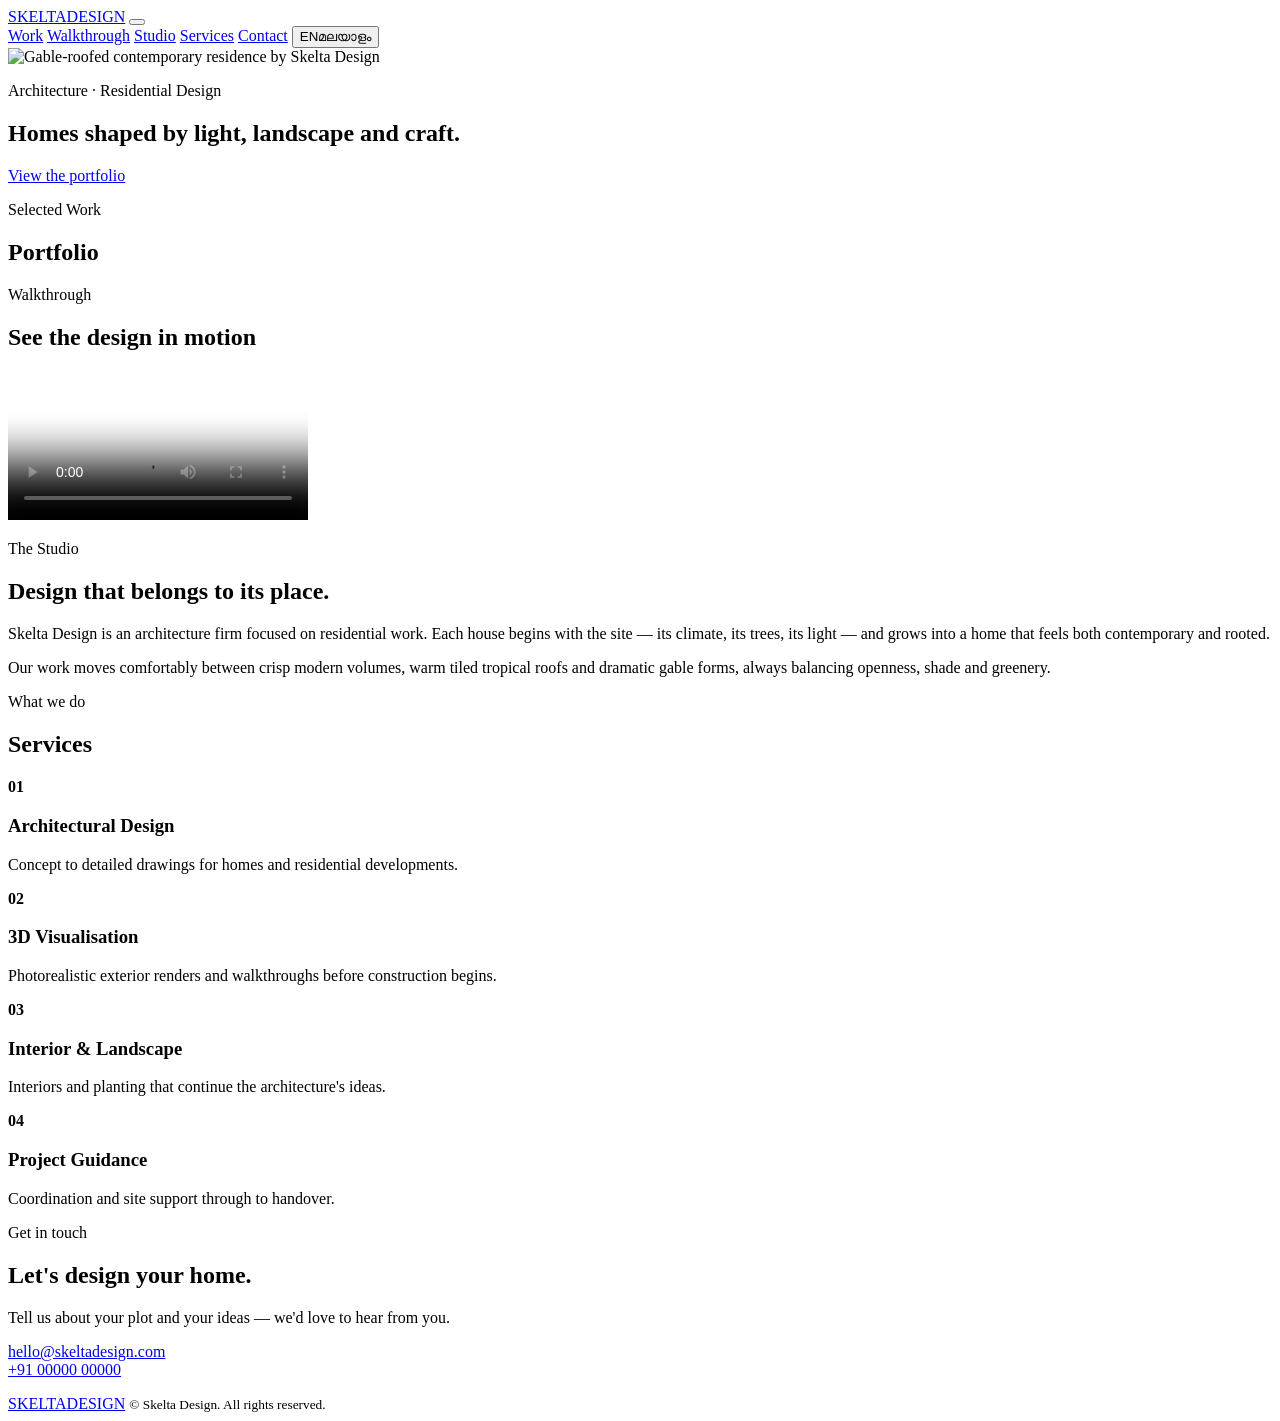
==== index.html @ ea10f40c "Prototype: layout variants B (split screen), C (slideshow), D (typographic index) Question: what sho" ====
<!doctype html>
<html lang="en">
<head>
  <meta charset="utf-8">
  <meta name="viewport" content="width=device-width, initial-scale=1">
  <title>Skelta Design — Architecture & Residential Design</title>
  <meta name="description" content="Skelta Design is an architecture firm creating contemporary, tropical and gable-inspired residences.">
  <link rel="preconnect" href="https://fonts.googleapis.com">
  <link rel="preconnect" href="https://fonts.gstatic.com" crossorigin>
  <link href="https://fonts.googleapis.com/css2?family=Cormorant+Garamond:wght@400;500;600&family=Inter:wght@300;400;500&family=Noto+Sans+Malayalam:wght@300;400;500&family=Noto+Serif+Malayalam:wght@400;500;600&display=swap" rel="stylesheet">
  <link rel="stylesheet" href="css/style.css">
</head>
<body>
  <header class="nav" id="nav">
    <a href="#top" class="logo">SKELTA<span>DESIGN</span></a>
    <button class="menu-btn" id="menuBtn" aria-label="Menu" aria-expanded="false"><i></i><i></i></button>
    <nav id="menu">
      <a href="#work">Work</a>
      <a href="#walkthrough">Walkthrough</a>
      <a href="#studio">Studio</a>
      <a href="#services">Services</a>
      <a href="#contact" class="cta">Contact</a>
      <button class="lang" id="langBtn" type="button" aria-label="Language"><span data-l="en">EN</span><span data-l="ml">മലയാളം</span></button>
    </nav>
  </header>

  <main id="top">
    <section class="hero">
      <img src="assets/images/gable-contemporary/residence-q-1.jpg" alt="Gable-roofed contemporary residence by Skelta Design" class="hero-img">
      <div class="hero-shade"></div>
      <div class="hero-copy">
        <p class="eyebrow" data-i18n="hero.eyebrow">Architecture · Residential Design</p>
        <h1 data-i18n="hero.h1">Homes shaped by light, landscape and craft.</h1>
        <p class="hero-alt" id="heroAlt"></p>
        <a href="#work" class="btn">View the portfolio</a>
      </div>
    </section>

    <section id="work" class="section">
      <div class="wrap">
        <p class="eyebrow" data-i18n="work.eyebrow">Selected Work</p>
        <h2 data-i18n="work.h2">Portfolio</h2>
        <div class="filters" id="filters" role="tablist"></div>
        <div class="grid" id="grid"></div>
      </div>
    </section>

    <section id="walkthrough" class="section dark">
      <div class="wrap narrow">
        <p class="eyebrow" data-i18n="walk.eyebrow">Walkthrough</p>
        <h2 data-i18n="walk.h2">See the design in motion</h2>
        <video controls preload="metadata" playsinline poster="assets/images/tropical-sloped-roof/residence-k-1.jpg">
          <source src="assets/video/walkthrough.mp4" type="video/mp4">
        </video>
      </div>
    </section>

    <section id="studio" class="section">
      <div class="wrap two-col">
        <div>
          <p class="eyebrow" data-i18n="studio.eyebrow">The Studio</p>
          <h2 data-i18n="studio.h2">Design that belongs to its place.</h2>
        </div>
        <div class="prose">
          <p data-i18n="studio.p1">Skelta Design is an architecture firm focused on residential work. Each house begins with the site — its climate, its trees, its light — and grows into a home that feels both contemporary and rooted.</p>
          <p data-i18n="studio.p2">Our work moves comfortably between crisp modern volumes, warm tiled tropical roofs and dramatic gable forms, always balancing openness, shade and greenery.</p>
        </div>
      </div>
    </section>

    <section id="services" class="section tint">
      <div class="wrap">
        <p class="eyebrow" data-i18n="services.eyebrow">What we do</p>
        <h2 data-i18n="services.h2">Services</h2>
        <div class="services">
          <article><b>01</b><h3 data-i18n="s1.t">Architectural Design</h3><p data-i18n="s1.d">Concept to detailed drawings for homes and residential developments.</p></article>
          <article><b>02</b><h3 data-i18n="s2.t">3D Visualisation</h3><p data-i18n="s2.d">Photorealistic exterior renders and walkthroughs before construction begins.</p></article>
          <article><b>03</b><h3 data-i18n="s3.t">Interior & Landscape</h3><p data-i18n="s3.d">Interiors and planting that continue the architecture's ideas.</p></article>
          <article><b>04</b><h3 data-i18n="s4.t">Project Guidance</h3><p data-i18n="s4.d">Coordination and site support through to handover.</p></article>
        </div>
      </div>
    </section>

    <section id="contact" class="section">
      <div class="wrap narrow center">
        <p class="eyebrow" data-i18n="contact.eyebrow">Get in touch</p>
        <h2 data-i18n="contact.h2">Let's design your home.</h2>
        <p class="lead" data-i18n="contact.lead">Tell us about your plot and your ideas — we'd love to hear from you.</p>
        <!-- TODO: replace with the firm's real contact details -->
        <p class="contact-lines">
          <a href="mailto:hello@skeltadesign.com">hello@skeltadesign.com</a><br>
          <a href="tel:+910000000000">+91 00000 00000</a>
        </p>
      </div>
    </section>
  </main>

  <footer>
    <a href="#top" class="logo">SKELTA<span>DESIGN</span></a>
    <small>© <span id="year"></span> <span>Skelta Design. All rights reserved.</span></small>
  </footer>

  <div class="lightbox" id="lightbox" hidden>
    <button class="lb-close" aria-label="Close">&times;</button>
    <button class="lb-nav prev" aria-label="Previous">&#8249;</button>
    <figure><img id="lbImg" alt=""><figcaption id="lbCap"></figcaption></figure>
    <button class="lb-nav next" aria-label="Next">&#8250;</button>
  </div>

  <script src="js/projects.js"></script>
  <script src="js/i18n.js"></script>
  <script src="js/main.js"></script>
  <!-- PROTOTYPE: remove these two lines and the prototype/ folder once a variant is chosen -->
  <link rel="stylesheet" href="prototype/variants.css">
  <script src="prototype/variants.js"></script>
</body>
</html>
---- prototype/variants.css ----
/* PROTOTYPE — throwaway styles for variants B/C/D. Everything is scoped under .pv */
body.pv-on>header.nav,body.pv-on>main,body.pv-on>footer,body.pv-on>.lightbox{display:none!important}
.pv,.pv *{box-sizing:border-box}
.pv button{font:inherit;color:inherit;background:none;border:0;cursor:pointer}
.pv a{color:inherit;text-decoration:none}
.pv-logo{font:600 20px var(--serif);letter-spacing:.22em}
.pv-logo span{font:400 9px var(--sans);letter-spacing:.35em;margin-left:.6em;color:var(--accent)}

/* switcher */
.pv-switch{position:fixed;left:50%;bottom:16px;transform:translateX(-50%);z-index:999;display:flex;align-items:center;gap:6px;background:#111;color:#fff;border-radius:99px;padding:6px 8px;font:500 13px/1 var(--sans);box-shadow:0 6px 28px rgba(0,0,0,.45);border:1px solid #444}
.pv-switch span{padding:0 12px;white-space:nowrap}.pv-switch b{color:var(--accent)}
.pv-switch button{width:32px;height:32px;border-radius:50%;background:#2a2a2a;color:#fff;border:0;cursor:pointer;font-size:16px}
.pv-switch button:hover{background:var(--accent);color:#111}

/* ============ B — split screen ============ */
.pv-B{display:grid;grid-template-columns:min(380px,34vw) 1fr;min-height:100vh;background:#efece5}
.pv-B aside{position:sticky;top:0;height:100vh;background:var(--dark);color:#eee;padding:38px 34px;display:flex;flex-direction:column;gap:26px;overflow:auto}
.pv-B .tagline{font:500 34px/1.1 var(--serif);margin-top:10px}
.pv-B .cats{list-style:none}
.pv-B .cats button{display:flex;justify-content:space-between;width:100%;padding:13px 0;border-bottom:1px solid #333;font-size:13px;letter-spacing:.14em;text-transform:uppercase;color:#999;text-align:left}
.pv-B .cats button:hover,.pv-B .cats button.on{color:#fff}
.pv-B .cats button.on{border-color:var(--accent)}.pv-B .cats em{font-style:normal;color:var(--accent)}
.pv-B .studio{margin-top:auto;font-size:14px;color:#aaa}
.pv-B .studio h4{font:500 11px var(--sans);letter-spacing:.3em;text-transform:uppercase;color:var(--accent);margin:16px 0 6px}
.pv-B .feed figure{position:relative;line-height:0;border-bottom:6px solid #efece5}
.pv-B .feed img{width:100%;height:auto;min-height:50vh;object-fit:cover}
.pv-B figcaption{position:absolute;left:0;bottom:0;background:var(--bg);padding:14px 22px 14px 0;line-height:1.3;display:flex;gap:18px;align-items:baseline}
.pv-B figcaption span{font:500 14px var(--serif);color:var(--accent);padding-left:22px}
.pv-B figcaption b{font:500 26px var(--serif)}
.pv-B figcaption i{font-size:11px;letter-spacing:.14em;text-transform:uppercase;color:var(--muted);font-style:normal}
@media(max-width:800px){.pv-B{grid-template-columns:1fr}.pv-B aside{position:static;height:auto}.pv-B .studio{margin-top:0}}

/* ============ C — immersive slideshow ============ */
.pv-C{position:fixed;inset:0;background:#000;color:#fff;overflow:hidden}
.pv-C .stage{position:absolute;inset:0;cursor:pointer}
.pv-C .stage img{position:absolute;inset:0;width:100%;height:100%;object-fit:cover;opacity:0;transition:opacity .9s;filter:brightness(.85)}
.pv-C .stage img.on{opacity:1}
.pv-C:before{content:"";position:absolute;inset:0;z-index:1;pointer-events:none;background:linear-gradient(rgba(0,0,0,.55),transparent 22%,transparent 50%,rgba(0,0,0,.85))}
.pv-C header{position:absolute;z-index:3;inset:0 0 auto 0;display:flex;justify-content:space-between;align-items:center;padding:24px 4vw;gap:20px}
.pv-C .tabs{display:flex;gap:6px;flex-wrap:wrap;justify-content:center}
.pv-C .tabs button{padding:7px 16px;border-radius:99px;font-size:12px;letter-spacing:.12em;text-transform:uppercase;border:1px solid rgba(255,255,255,.35)}
.pv-C .tabs button.on{background:#fff;color:#111;border-color:#fff}
.pv-C .ct{font-size:12px;letter-spacing:.14em;text-transform:uppercase}
.pv-C .meta{position:absolute;z-index:3;left:4vw;bottom:150px;pointer-events:none}
.pv-C .meta small{font:400 14px var(--sans);letter-spacing:.3em;color:var(--accent)}
.pv-C .meta h1{font:500 clamp(48px,9vw,130px)/1 var(--serif);margin:6px 0}
.pv-C .meta p{font-size:13px;letter-spacing:.16em;text-transform:uppercase;opacity:.85}
.pv-C .strip{position:absolute;z-index:3;left:0;right:0;bottom:0;display:flex;gap:8px;padding:0 4vw 78px;overflow-x:auto;scrollbar-width:none}
.pv-C .strip img{height:56px;width:88px;object-fit:cover;flex:none;opacity:.45;cursor:pointer;border:2px solid transparent;transition:.3s}
.pv-C .strip img:hover{opacity:.85}.pv-C .strip img.on{opacity:1;border-color:var(--accent);transform:translateY(-6px)}
.pv-C .hint{position:absolute;z-index:3;right:4vw;bottom:150px;font-size:11px;letter-spacing:.2em;text-transform:uppercase;opacity:.6}
@media(max-width:800px){.pv-C header{flex-wrap:wrap}.pv-C .hint{display:none}}

/* ============ D — typographic index ============ */
.pv-D{background:#f3f0e9;color:#151515;min-height:100vh;padding:0 4vw 90px}
.pv-D header{display:flex;justify-content:space-between;align-items:center;padding:26px 0;font-size:12px;letter-spacing:.16em;text-transform:uppercase;border-bottom:1px solid #151515}
.pv-D h1{font:500 clamp(48px,10vw,150px)/.95 var(--serif);letter-spacing:-.02em;margin:9vh 0 7vh}
.pv-D h1 em{color:var(--accent);font-style:italic}
.pv-D .filt{display:flex;gap:26px;flex-wrap:wrap;padding-bottom:14px;font-size:12px;letter-spacing:.16em;text-transform:uppercase;color:#888}
.pv-D .filt button.on,.pv-D .filt button:hover{color:#151515;text-decoration:underline;text-underline-offset:6px}
.pv-D .rows{list-style:none;border-top:1px solid #151515}
.pv-D .rows li{display:grid;grid-template-columns:60px 1fr 260px 110px;align-items:baseline;gap:16px;padding:20px 0;border-bottom:1px solid #cfcac0;cursor:pointer;transition:padding .3s,background .3s}
.pv-D .rows li:hover{padding-left:20px;background:#151515;color:#f3f0e9}
.pv-D .rows b{font:500 clamp(28px,4.4vw,60px)/1 var(--serif)}
.pv-D .n{font:500 14px var(--serif);color:var(--accent)}
.pv-D .c,.pv-D .v{font-size:12px;letter-spacing:.14em;text-transform:uppercase;color:#888}
.pv-D .th{display:none}
.pv-D .peek{position:fixed;left:0;top:0;width:340px;height:230px;object-fit:cover;pointer-events:none;z-index:20;opacity:0;transition:opacity .2s;box-shadow:0 20px 50px rgba(0,0,0,.4)}
.pv-D .peek.on{opacity:1}
.pv-D footer{margin-top:14vh;padding-top:30px;border-top:1px solid #151515}
.pv-D footer h2{font:500 clamp(34px,6vw,80px)/1 var(--serif);margin:0 0 16px}
.pv-D .sheet{position:fixed;inset:0;z-index:50;background:#f3f0e9;overflow:auto;padding:70px 4vw 100px}
.pv-D .sheet .x{position:fixed;top:14px;right:24px;font-size:46px;line-height:1}
.pv-D .sheet h2{font:500 clamp(40px,7vw,90px)/1 var(--serif)}
.pv-D .sheet p{margin:8px 0 30px;font-size:12px;letter-spacing:.16em;text-transform:uppercase;color:#888}
.pv-D .sheet img{width:min(1100px,100%);margin:0 0 20px}
@media(max-width:800px){
  .pv-D .rows li{grid-template-columns:36px 1fr 70px;grid-template-areas:"n b th" "n c th"}
  .pv-D .n{grid-area:n}.pv-D .rows b{grid-area:b}.pv-D .c{grid-area:c}.pv-D .v{display:none}
  .pv-D .th{display:block;grid-area:th;width:70px;height:50px;object-fit:cover}.pv-D .peek{display:none}
}
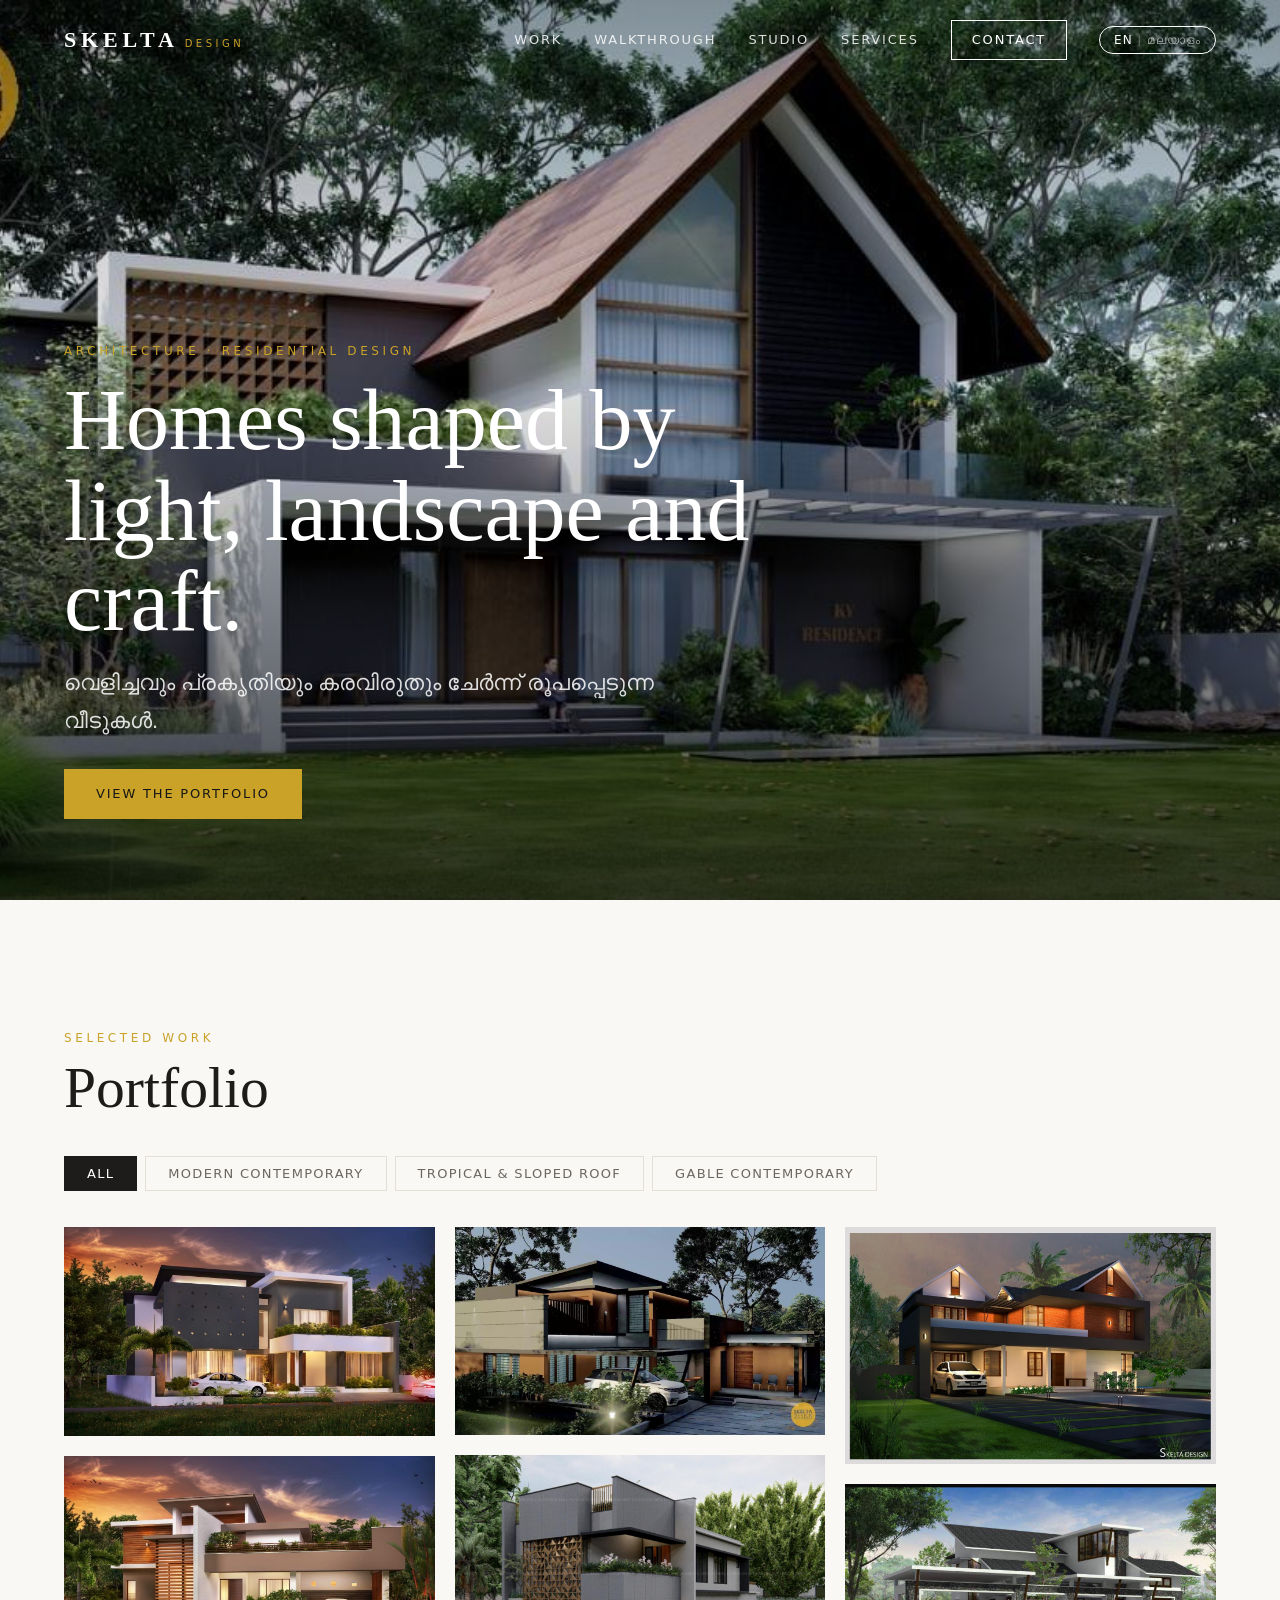
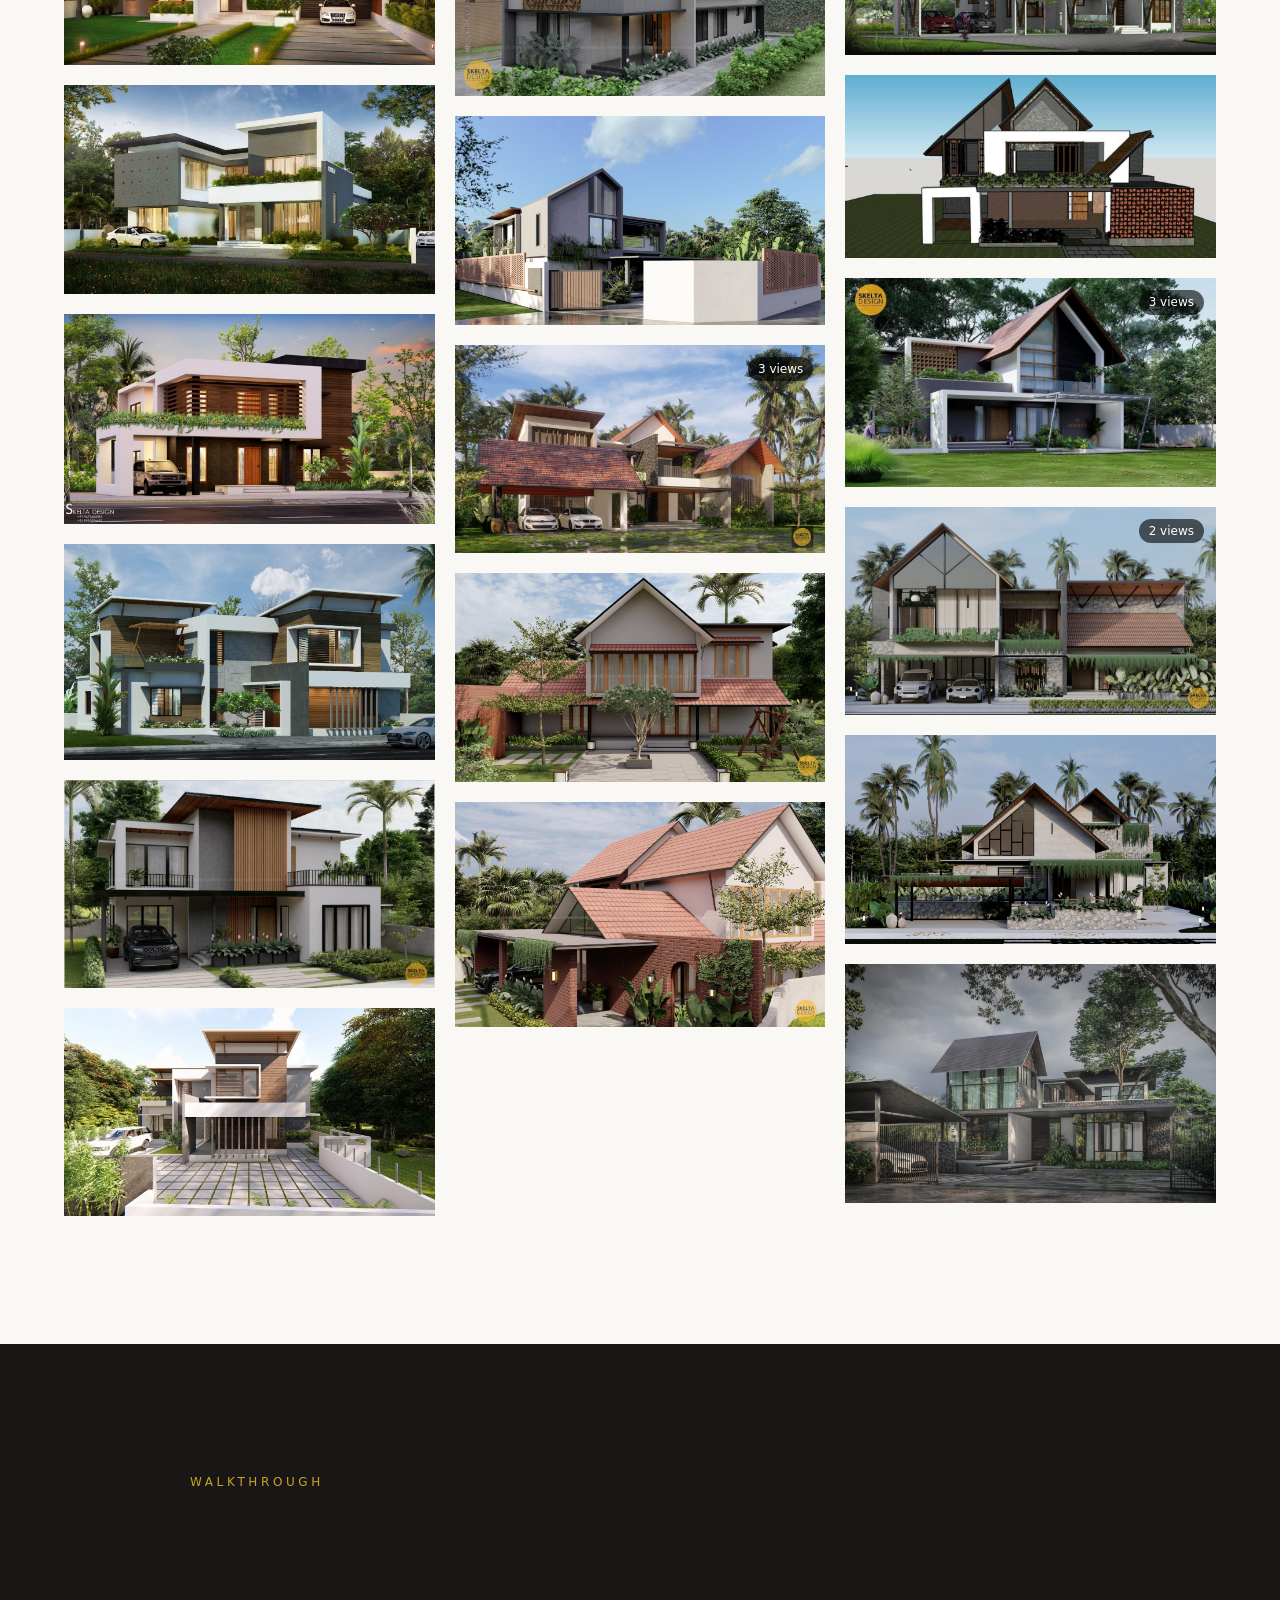
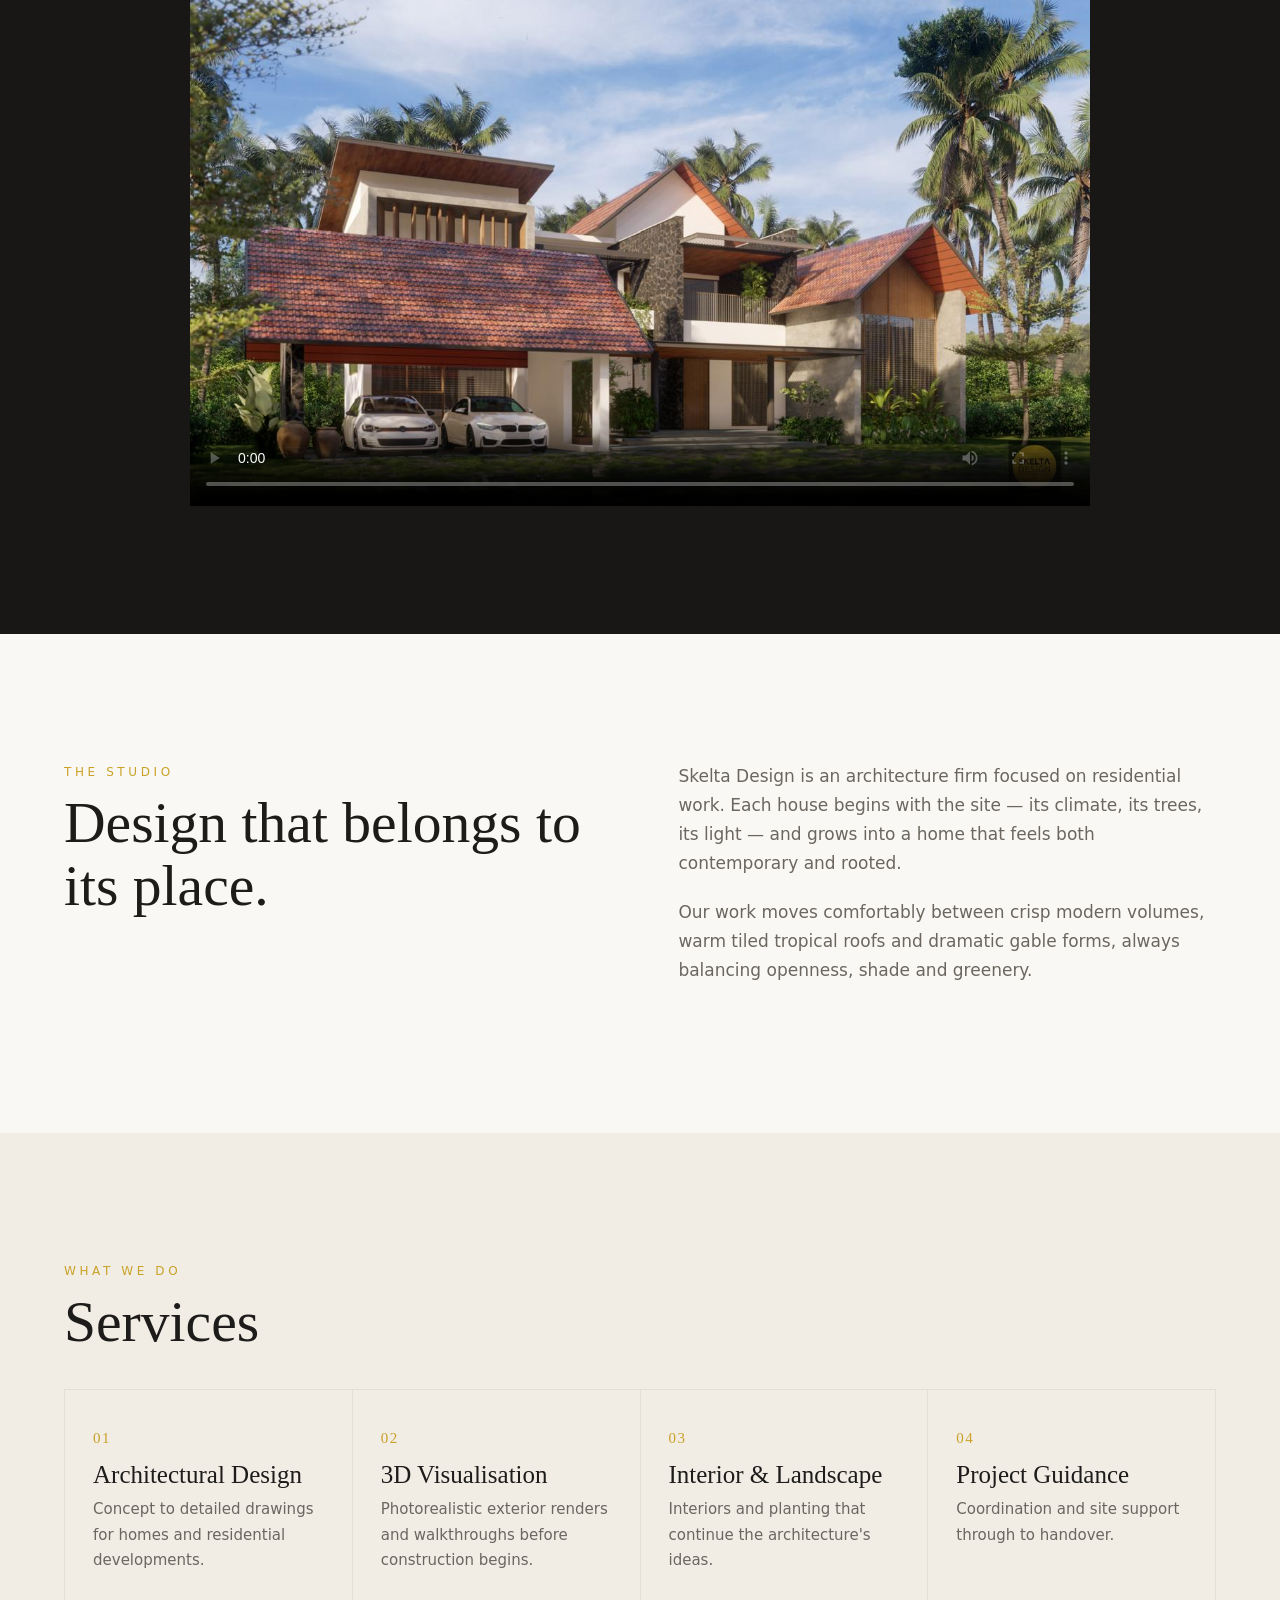
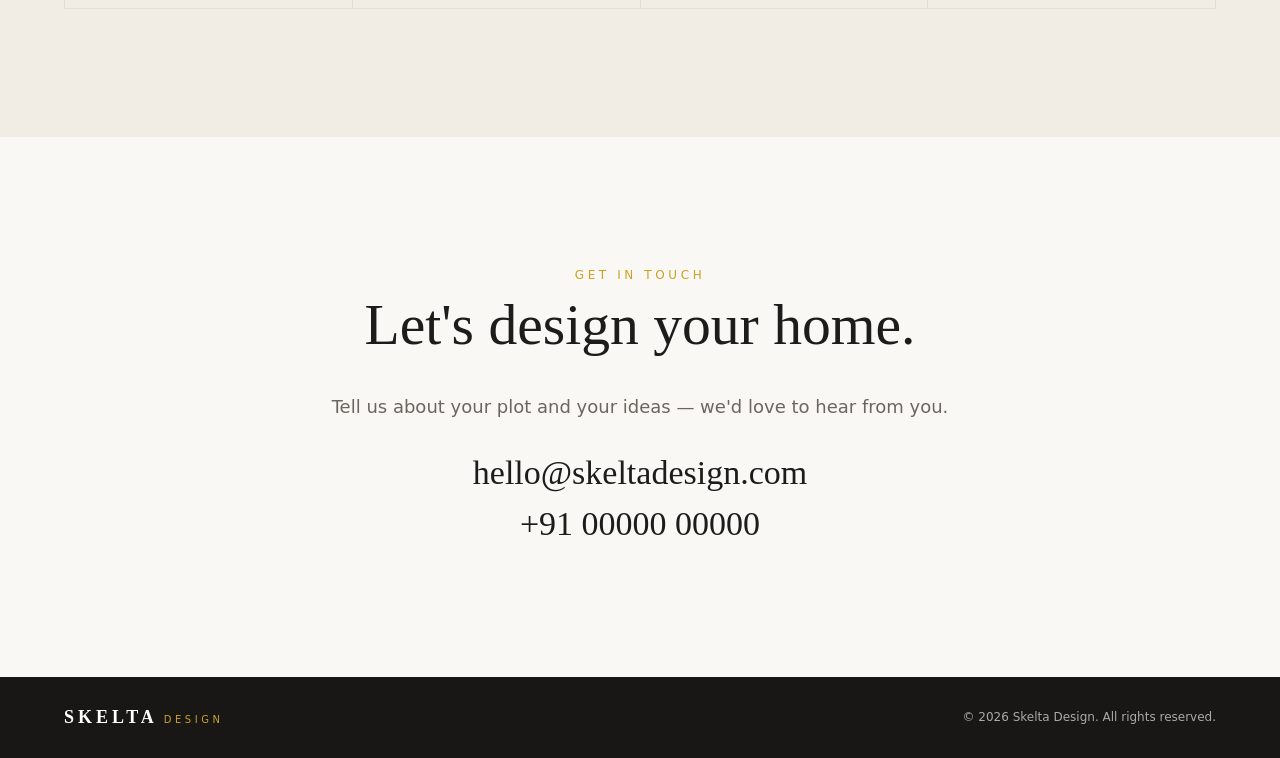
==== commit b52fe1c1: "Skelta Design portfolio website (editorial masonry layout, EN/ML) Co-Authored-By: Claude Sonnet 5 <n" ====
--- a/index.html
+++ b/index.html
@@ -110,8 +110,5 @@
   <script src="js/projects.js"></script>
   <script src="js/i18n.js"></script>
   <script src="js/main.js"></script>
-  <!-- PROTOTYPE: remove these two lines and the prototype/ folder once a variant is chosen -->
-  <link rel="stylesheet" href="prototype/variants.css">
-  <script src="prototype/variants.js"></script>
 </body>
 </html>
--- a/css/style.css
+++ b/css/style.css
@@ -0,0 +1,126 @@
+:root{
+  --bg:#faf8f4; --ink:#1d1c1a; --muted:#6b6660; --line:#e4dfd6; --tint:#f1ede5;
+  --accent:#c9a227; --dark:#181715;
+  --serif:'Cormorant Garamond',Georgia,serif; --sans:'Inter',system-ui,sans-serif;
+}
+*{box-sizing:border-box;margin:0;padding:0}
+html{scroll-behavior:smooth}
+body{background:var(--bg);color:var(--ink);font:300 16px/1.7 var(--sans);-webkit-font-smoothing:antialiased}
+img,video{display:block;max-width:100%}
+a{color:inherit;text-decoration:none}
+[hidden]{display:none!important}
+
+/* nav */
+.nav{position:fixed;inset:0 0 auto 0;z-index:50;display:flex;justify-content:space-between;align-items:center;padding:20px 5vw;color:#fff;transition:background .3s,color .3s,padding .3s}
+.nav.solid{background:rgba(250,248,244,.94);backdrop-filter:blur(8px);color:var(--ink);padding:12px 5vw;box-shadow:0 1px 0 var(--line)}
+.logo{font:600 22px var(--serif);letter-spacing:.22em}
+.logo span{font:400 10px var(--sans);letter-spacing:.35em;margin-left:.6em;color:var(--accent)}
+nav{display:flex;gap:32px;align-items:center;font-size:13px;letter-spacing:.14em;text-transform:uppercase}
+nav a{opacity:.85;transition:opacity .2s}nav a:hover{opacity:1}
+nav .cta{border:1px solid currentColor;padding:8px 20px;opacity:1}
+.menu-btn{display:none;background:none;border:0;width:36px;height:30px;position:relative;cursor:pointer;color:inherit}
+.menu-btn i{position:absolute;left:4px;right:4px;height:2px;background:currentColor;transition:.3s}
+.menu-btn i:first-child{top:10px}.menu-btn i:last-child{top:19px}
+.menu-btn[aria-expanded=true] i:first-child{top:14px;transform:rotate(45deg)}
+.menu-btn[aria-expanded=true] i:last-child{top:14px;transform:rotate(-45deg)}
+
+/* hero */
+.hero{position:relative;min-height:100svh;display:flex;align-items:flex-end;color:#fff;overflow:hidden}
+.hero-img{position:absolute;inset:0;width:100%;height:100%;object-fit:cover}
+.hero-shade{position:absolute;inset:0;background:linear-gradient(180deg,rgba(0,0,0,.35),rgba(0,0,0,.05) 40%,rgba(0,0,0,.7))}
+.hero-copy{position:relative;padding:0 5vw 9vh;max-width:900px}
+.hero h1{font:500 clamp(40px,7vw,86px)/1.05 var(--serif);margin:14px 0 32px}
+.eyebrow{font-size:12px;letter-spacing:.3em;text-transform:uppercase;color:var(--accent);font-weight:500}
+.btn{display:inline-block;background:var(--accent);color:#161616;padding:14px 32px;font-size:13px;letter-spacing:.14em;text-transform:uppercase;font-weight:500;transition:transform .2s,background .2s}
+.btn:hover{transform:translateY(-2px);background:#dbb534}
+
+/* sections */
+.section{padding:clamp(70px,10vw,130px) 0}
+.section.tint{background:var(--tint)}
+.section.dark{background:var(--dark);color:#eee}
+.wrap{width:min(1280px,90vw);margin:0 auto}
+.narrow{width:min(900px,90vw)}.center{text-align:center}
+h2{font:500 clamp(34px,4.5vw,58px)/1.1 var(--serif);margin:8px 0 36px}
+.lead{color:var(--muted);font-size:18px;margin-bottom:24px}
+.two-col{display:grid;grid-template-columns:1fr 1fr;gap:6vw;align-items:start}
+.prose p{color:var(--muted);margin-bottom:1.2em;font-size:17px}
+
+/* filters + grid */
+.filters{display:flex;flex-wrap:wrap;gap:8px;margin-bottom:36px}
+.filters button{background:none;border:1px solid var(--line);padding:9px 22px;font:400 13px var(--sans);letter-spacing:.1em;text-transform:uppercase;cursor:pointer;color:var(--muted);transition:.2s}
+.filters button:hover{border-color:var(--ink);color:var(--ink)}
+.filters button.on{background:var(--ink);border-color:var(--ink);color:#fff}
+.grid{columns:3 320px;column-gap:20px}
+.card{break-inside:avoid;margin-bottom:20px;position:relative;cursor:pointer;overflow:hidden;background:var(--tint);border:0;display:block;width:100%;text-align:left;padding:0;font:inherit;color:#fff}
+.card img{width:100%;height:auto;transition:transform .7s}
+.card:hover img{transform:scale(1.05)}
+.card .cap{position:absolute;inset:auto 0 0 0;padding:44px 18px 16px;background:linear-gradient(transparent,rgba(0,0,0,.72));opacity:0;transform:translateY(8px);transition:.35s}
+.card:hover .cap,.card:focus-visible .cap{opacity:1;transform:none}
+.card .cap h3{font:500 24px var(--serif)}
+.card .cap p{font-size:12px;letter-spacing:.12em;text-transform:uppercase;opacity:.85}
+.card .count{position:absolute;top:12px;right:12px;background:rgba(0,0,0,.6);font-size:12px;padding:2px 10px;border-radius:99px}
+
+/* video */
+video{width:100%;background:#000;margin-top:8px}
+
+/* services */
+.services{display:grid;grid-template-columns:repeat(auto-fit,minmax(220px,1fr));gap:1px;background:var(--line);border:1px solid var(--line)}
+.services article{background:var(--tint);padding:34px 28px}
+.services b{font:500 15px var(--serif);color:var(--accent);letter-spacing:.1em}
+.services h3{font:500 25px var(--serif);margin:10px 0 8px}
+.services p{color:var(--muted);font-size:15px}
+
+/* contact / footer */
+.contact-lines{font:500 clamp(22px,3vw,34px)/1.5 var(--serif)}
+.contact-lines a:hover{color:var(--accent)}
+footer{display:flex;justify-content:space-between;align-items:center;flex-wrap:wrap;gap:12px;padding:30px 5vw;background:var(--dark);color:#aaa}
+footer .logo{color:#fff;font-size:18px}footer small{font-size:12px}
+
+/* lightbox */
+.lightbox{position:fixed;inset:0;z-index:100;background:rgba(12,12,11,.95);display:flex;align-items:center;justify-content:center;padding:4vw}
+.lightbox figure{max-width:100%;max-height:100%;text-align:center;color:#ddd}
+.lightbox img{max-height:80vh;max-width:88vw;margin:0 auto;object-fit:contain}
+.lightbox figcaption{margin-top:14px;font-size:14px;letter-spacing:.1em}
+.lb-close,.lb-nav{position:absolute;background:none;border:0;color:#fff;cursor:pointer;line-height:1}
+.lb-close{top:14px;right:22px;font-size:44px}
+.lb-nav{top:50%;transform:translateY(-50%);font-size:64px;padding:10px 18px;opacity:.7}
+.lb-nav:hover{opacity:1}.prev{left:6px}.next{right:6px}
+.lb-nav[hidden]{display:none}
+
+/* reveal */
+.reveal{opacity:0;transform:translateY(24px);transition:opacity .8s,transform .8s}
+.reveal.in{opacity:1;transform:none}
+@media (prefers-reduced-motion:reduce){.reveal{opacity:1;transform:none;transition:none}html{scroll-behavior:auto}}
+
+@media(max-width:800px){
+  .nav.solid{backdrop-filter:none}
+  .menu-btn{display:block}
+  nav{position:fixed;inset:0 0 0 30%;background:var(--dark);color:#fff;flex-direction:column;justify-content:center;gap:28px;font-size:15px;transform:translateX(100%);transition:transform .35s}
+  nav.open{transform:none}
+  .menu-btn[aria-expanded=true]{position:relative;z-index:60;color:#fff}
+  .two-col{grid-template-columns:1fr;gap:10px}
+  .card .cap{opacity:1;transform:none}
+}
+
+/* language toggle */
+.lang{background:none;border:1px solid currentColor;color:inherit;padding:6px 14px;font:400 12px var(--sans);letter-spacing:.08em;cursor:pointer;border-radius:99px}
+.lang span{opacity:.55}
+.lang[data-now=en] [data-l=en],.lang[data-now=ml] [data-l=ml]{opacity:1;font-weight:500}
+.lang span+span:before{content:" | ";opacity:.5}
+.hero-alt{font-size:clamp(16px,1.8vw,22px);opacity:.85;margin:-14px 0 30px;max-width:640px}
+
+/* Malayalam typography: taller line-heights, no letter-spacing/uppercase on the script */
+html[lang=ml]{--serif:'Noto Serif Malayalam',Georgia,serif;--sans:'Noto Sans Malayalam','Inter',system-ui,sans-serif}
+html[lang=ml] body{line-height:1.9}
+html[lang=ml] h1,html[lang=ml] h2{line-height:1.4;letter-spacing:0}
+html[lang=ml] .hero h1{font-size:clamp(34px,5.6vw,68px)}
+html[lang=ml] h2{font-size:clamp(28px,3.8vw,48px)}
+html[lang=ml] h3,html[lang=ml] .card .cap h3{line-height:1.5}
+html[lang=ml] .eyebrow,html[lang=ml] .filters button,html[lang=ml] .card .cap p{letter-spacing:0;text-transform:none}
+html[lang=ml] .eyebrow{font-size:14px}
+html[lang=ml] .contact-lines{font-family:'Cormorant Garamond',Georgia,serif}
+.hero-alt[lang=ml]{font-family:'Noto Sans Malayalam',sans-serif;line-height:1.7}
+@media(max-width:800px){.lang{align-self:center}}
+/* nav, footer and primary links always stay English */
+html[lang=ml] .nav,html[lang=ml] footer,html[lang=ml] .btn{font-family:'Inter',system-ui,sans-serif}
+html[lang=ml] .logo{font-family:'Cormorant Garamond',Georgia,serif}
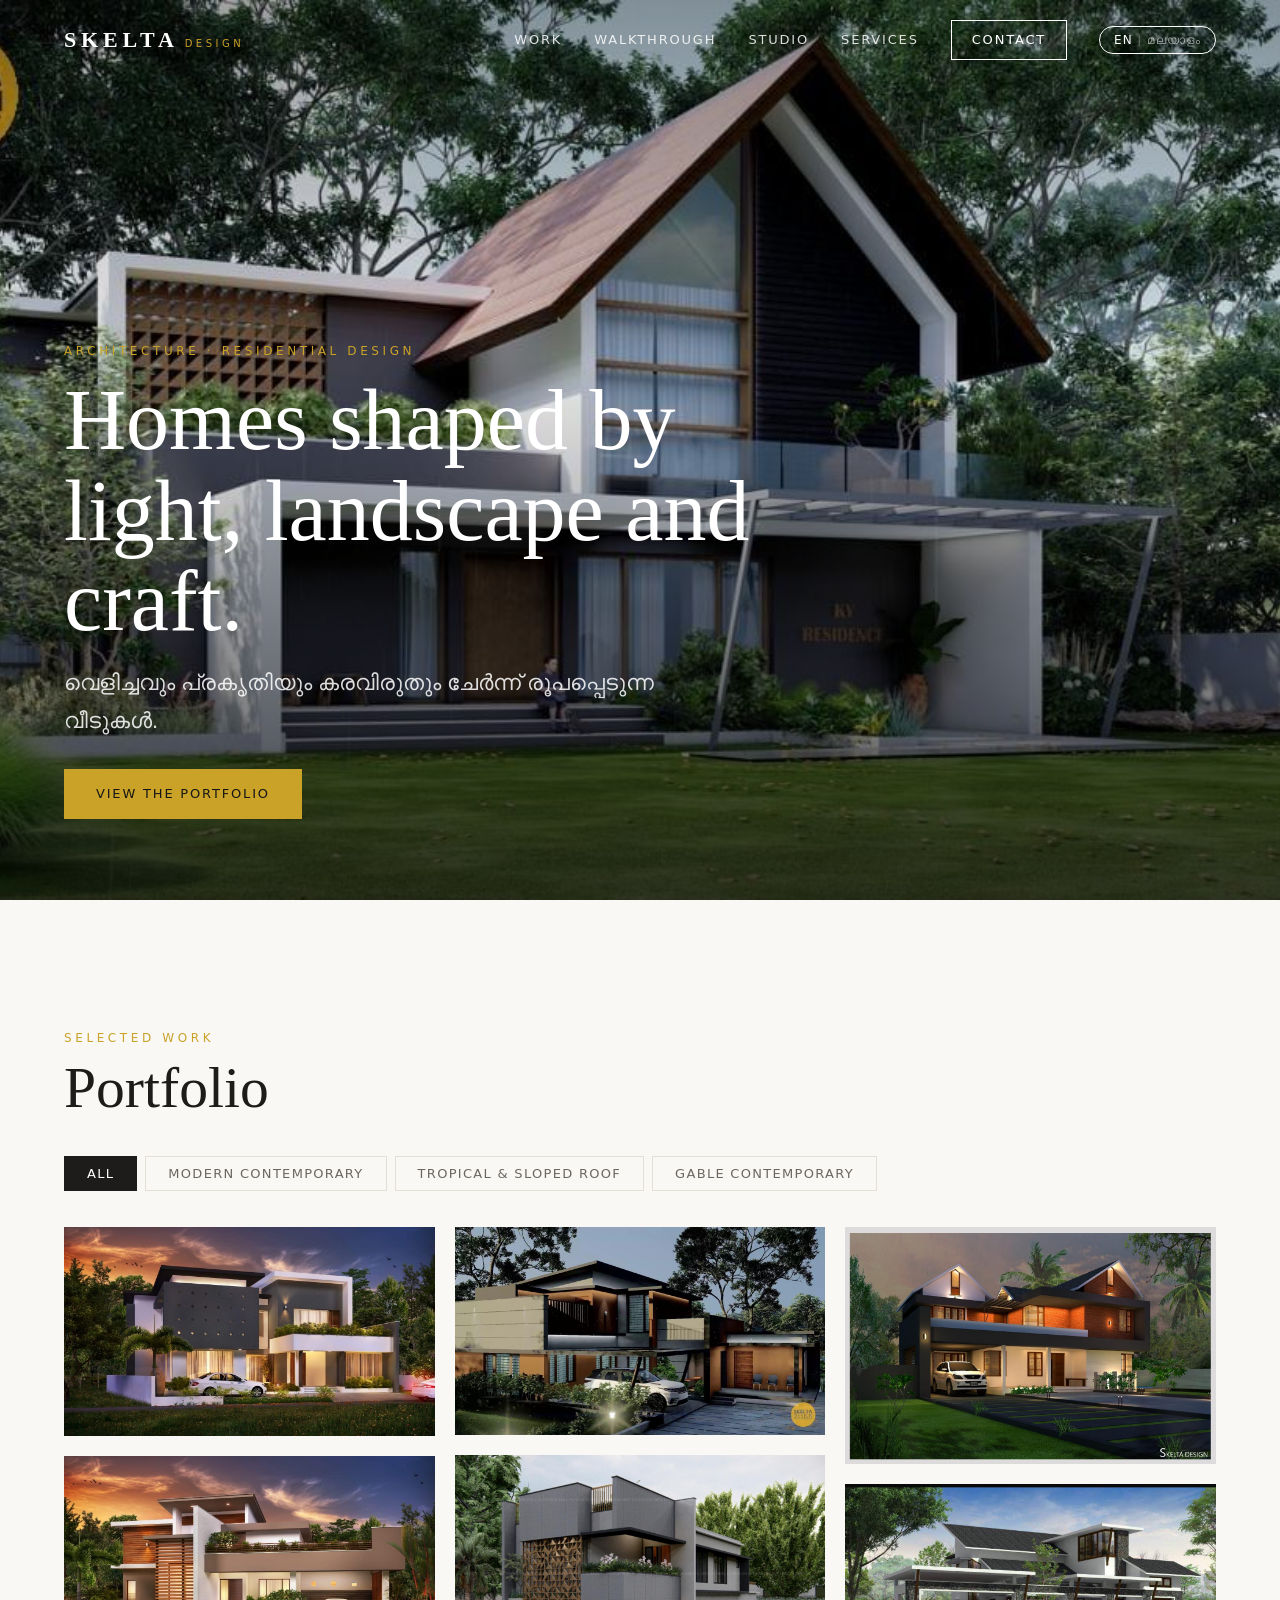
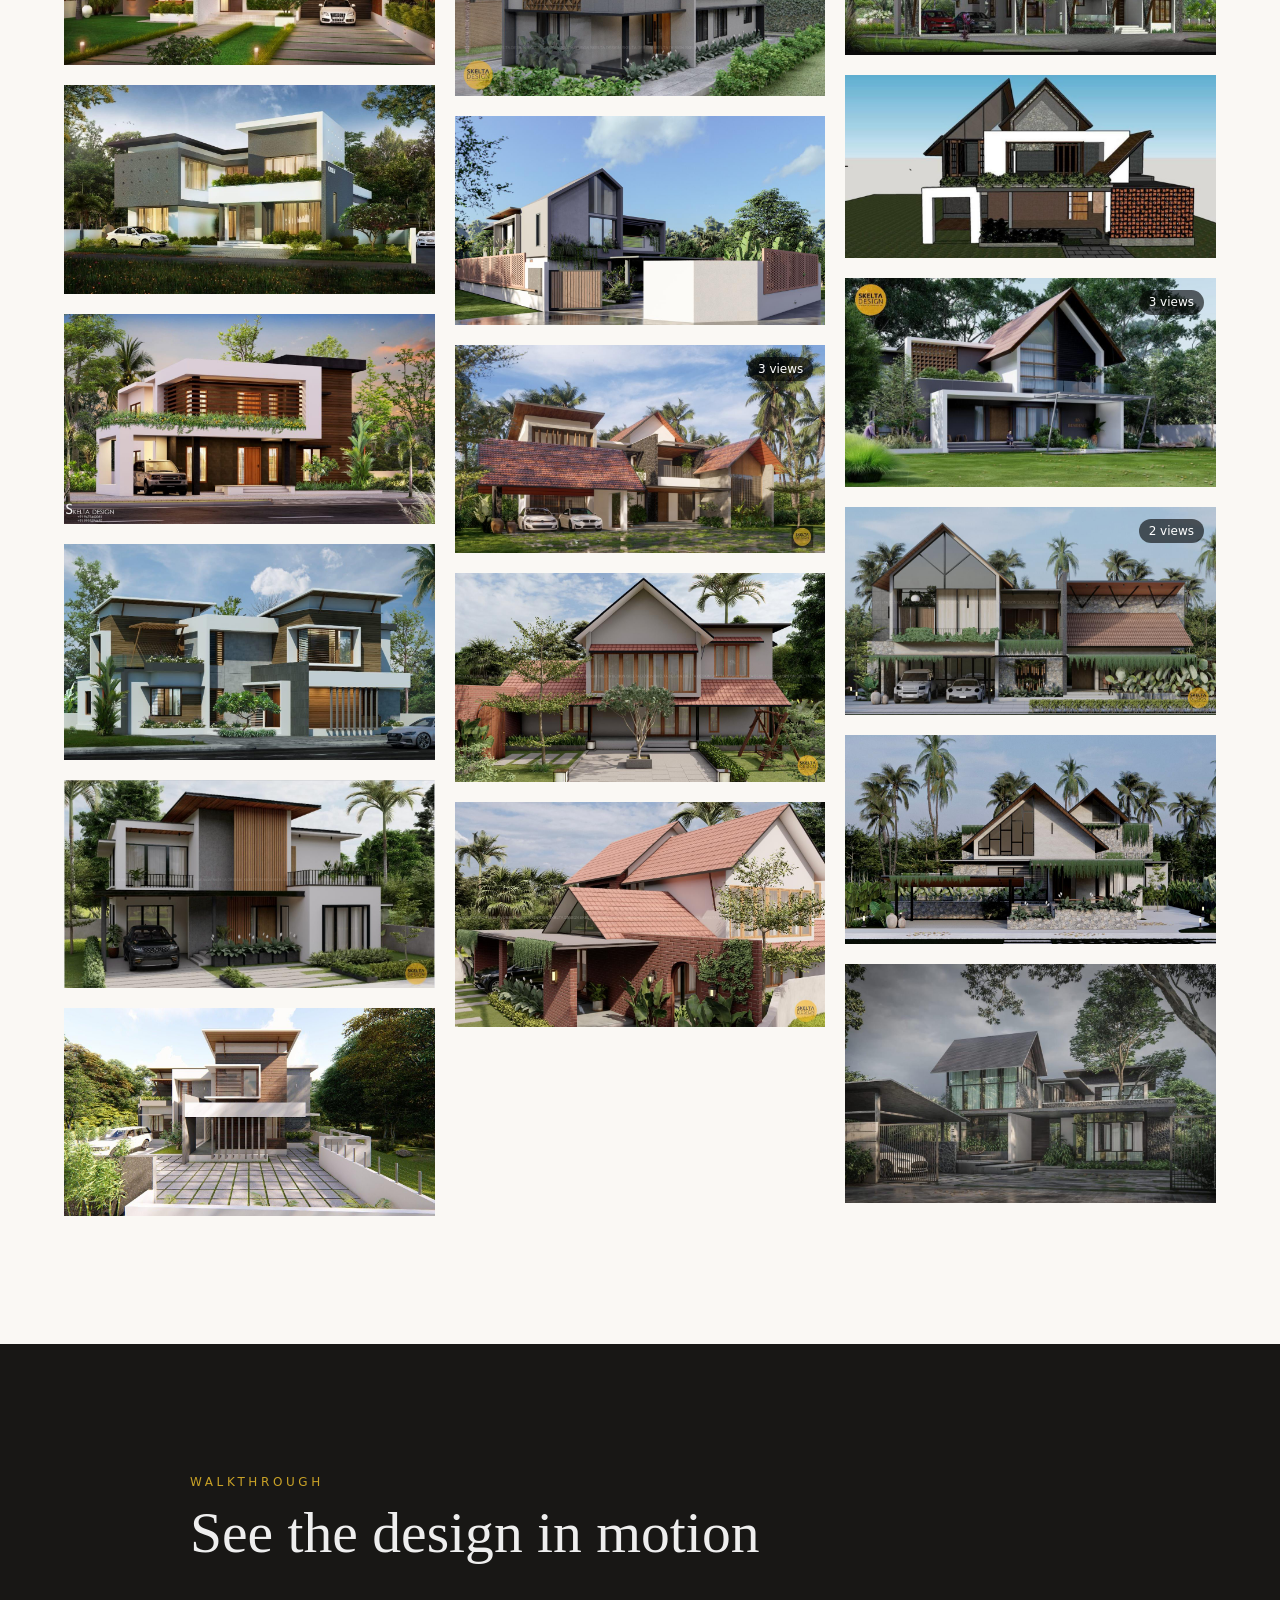
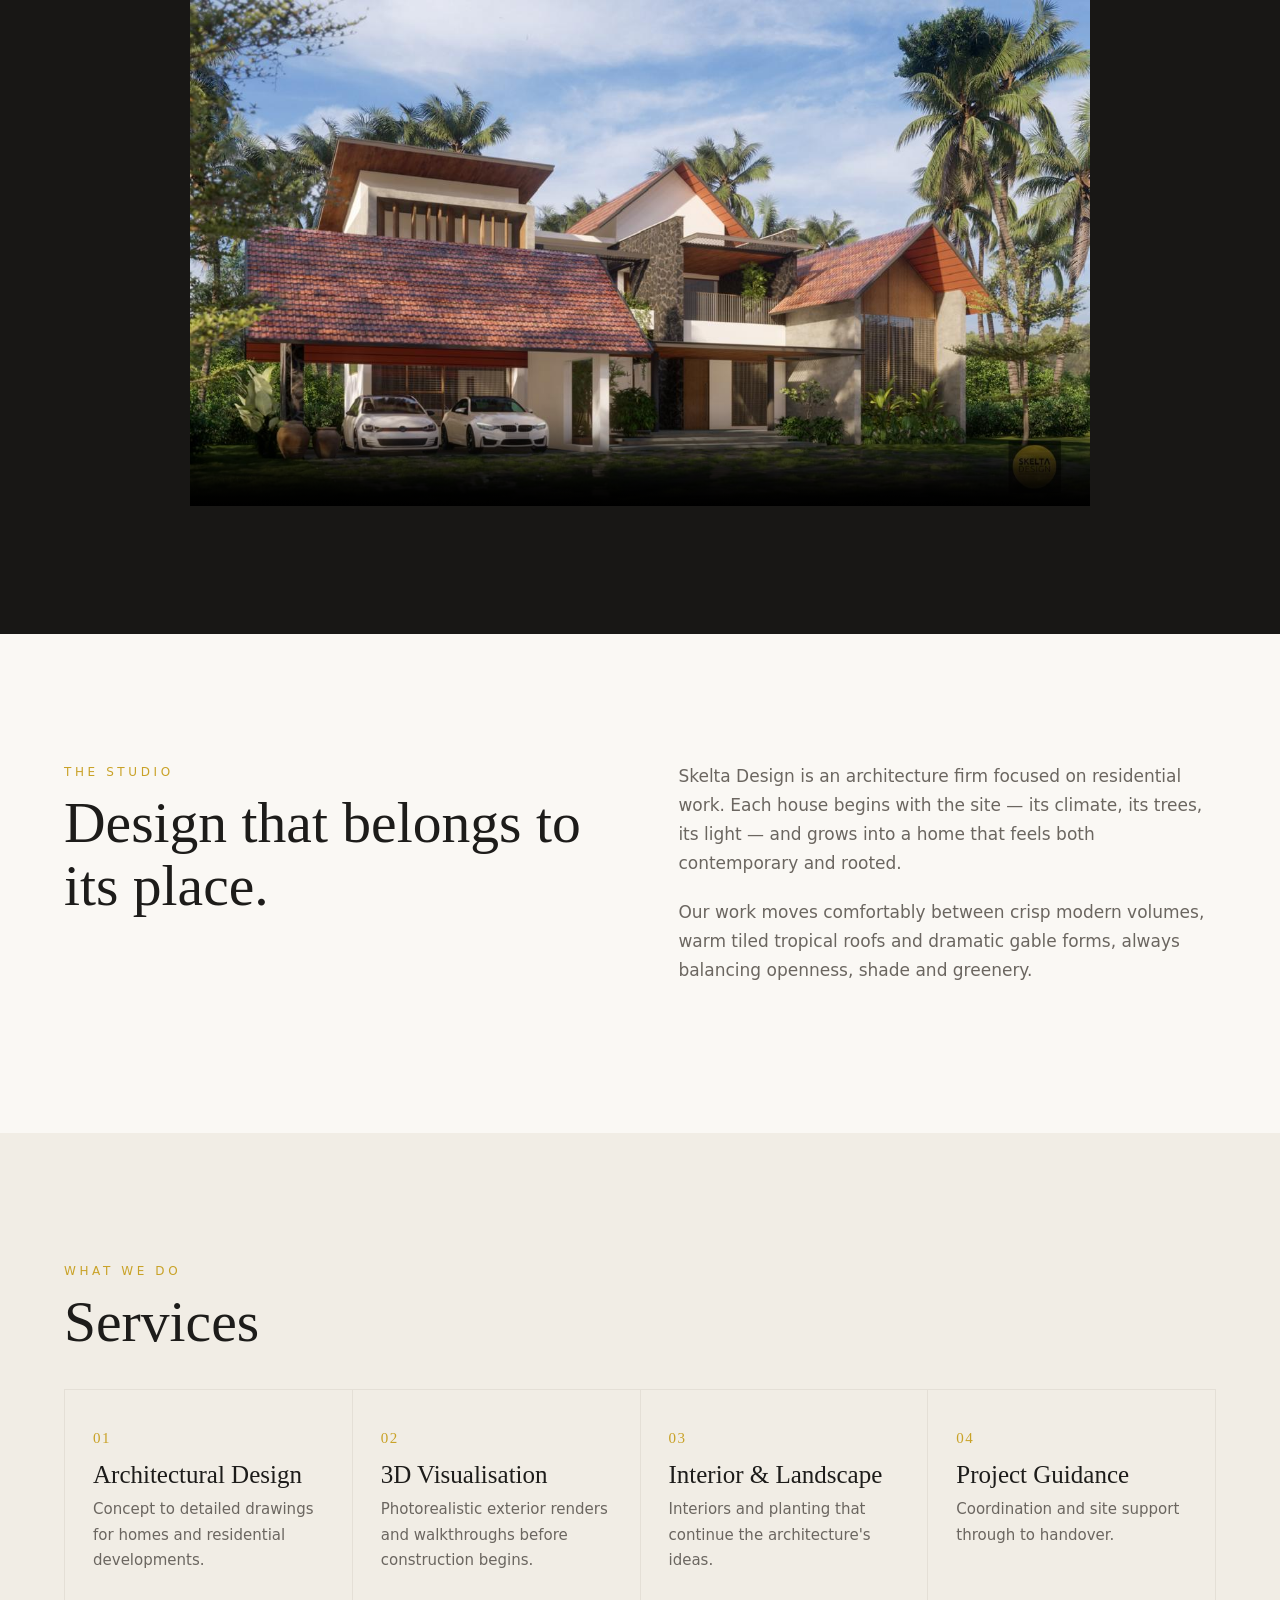
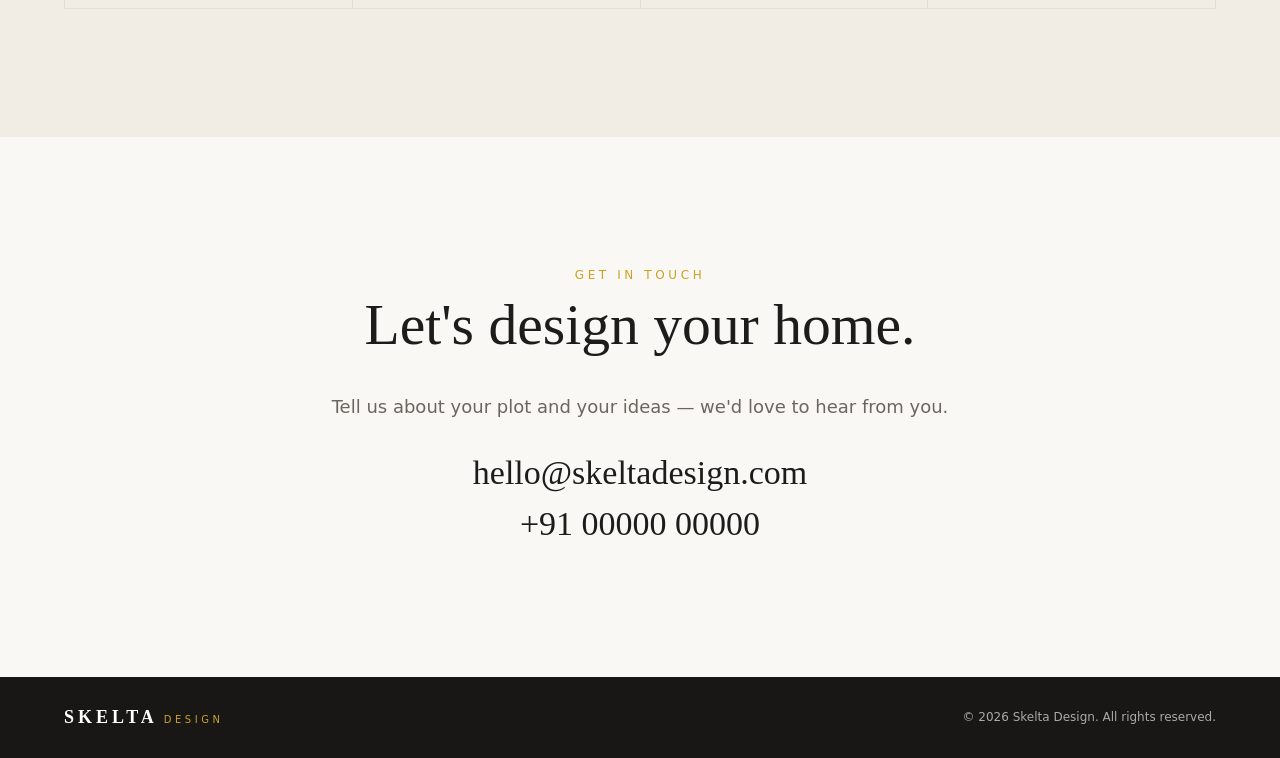
==== commit b259862d: "Add SEO: Open Graph/Twitter tags, JSON-LD business schema, sitemap, robots.txt, favicon Co-Authored-" ====
--- a/index.html
+++ b/index.html
@@ -4,7 +4,42 @@
   <meta charset="utf-8">
   <meta name="viewport" content="width=device-width, initial-scale=1">
   <title>Skelta Design — Architecture & Residential Design</title>
-  <meta name="description" content="Skelta Design is an architecture firm creating contemporary, tropical and gable-inspired residences.">
+  <meta name="description" content="Skelta Design is an architecture firm creating contemporary, tropical and gable-inspired residences in Kerala.">
+  <link rel="canonical" href="https://hishamop.github.io/skeltadesign-website/">
+
+  <!-- Open Graph / Twitter: controls how links look when shared on WhatsApp, Facebook, etc. -->
+  <meta property="og:type" content="website">
+  <meta property="og:site_name" content="Skelta Design">
+  <meta property="og:title" content="Skelta Design — Architecture & Residential Design">
+  <meta property="og:description" content="Contemporary, tropical and gable-inspired residences designed in Kerala.">
+  <meta property="og:url" content="https://hishamop.github.io/skeltadesign-website/">
+  <meta property="og:image" content="https://hishamop.github.io/skeltadesign-website/assets/images/gable-contemporary/residence-q-1.jpg">
+  <meta property="og:image:width" content="1920">
+  <meta property="og:image:height" content="1080">
+  <meta name="twitter:card" content="summary_large_image">
+  <meta name="twitter:title" content="Skelta Design — Architecture & Residential Design">
+  <meta name="twitter:description" content="Contemporary, tropical and gable-inspired residences designed in Kerala.">
+  <meta name="twitter:image" content="https://hishamop.github.io/skeltadesign-website/assets/images/gable-contemporary/residence-q-1.jpg">
+
+  <link rel="icon" href="favicon.svg" type="image/svg+xml">
+
+  <!-- Structured data: tells Google this is a local architecture firm, for richer search results -->
+  <script type="application/ld+json">
+  {
+    "@context": "https://schema.org",
+    "@type": "Architect",
+    "name": "Skelta Design",
+    "description": "Architecture firm creating contemporary, tropical and gable-inspired residences.",
+    "url": "https://hishamop.github.io/skeltadesign-website/",
+    "image": "https://hishamop.github.io/skeltadesign-website/assets/images/gable-contemporary/residence-q-1.jpg",
+    "email": "hello@skeltadesign.com",
+    "telephone": "+910000000000",
+    "areaServed": "Kerala, India",
+    "knowsLanguage": ["en", "ml"]
+  }
+  </script>
+  <!-- TODO: update email/telephone in this schema once real contact details are confirmed -->
+
   <link rel="preconnect" href="https://fonts.googleapis.com">
   <link rel="preconnect" href="https://fonts.gstatic.com" crossorigin>
   <link href="https://fonts.googleapis.com/css2?family=Cormorant+Garamond:wght@400;500;600&family=Inter:wght@300;400;500&family=Noto+Sans+Malayalam:wght@300;400;500&family=Noto+Serif+Malayalam:wght@400;500;600&display=swap" rel="stylesheet">
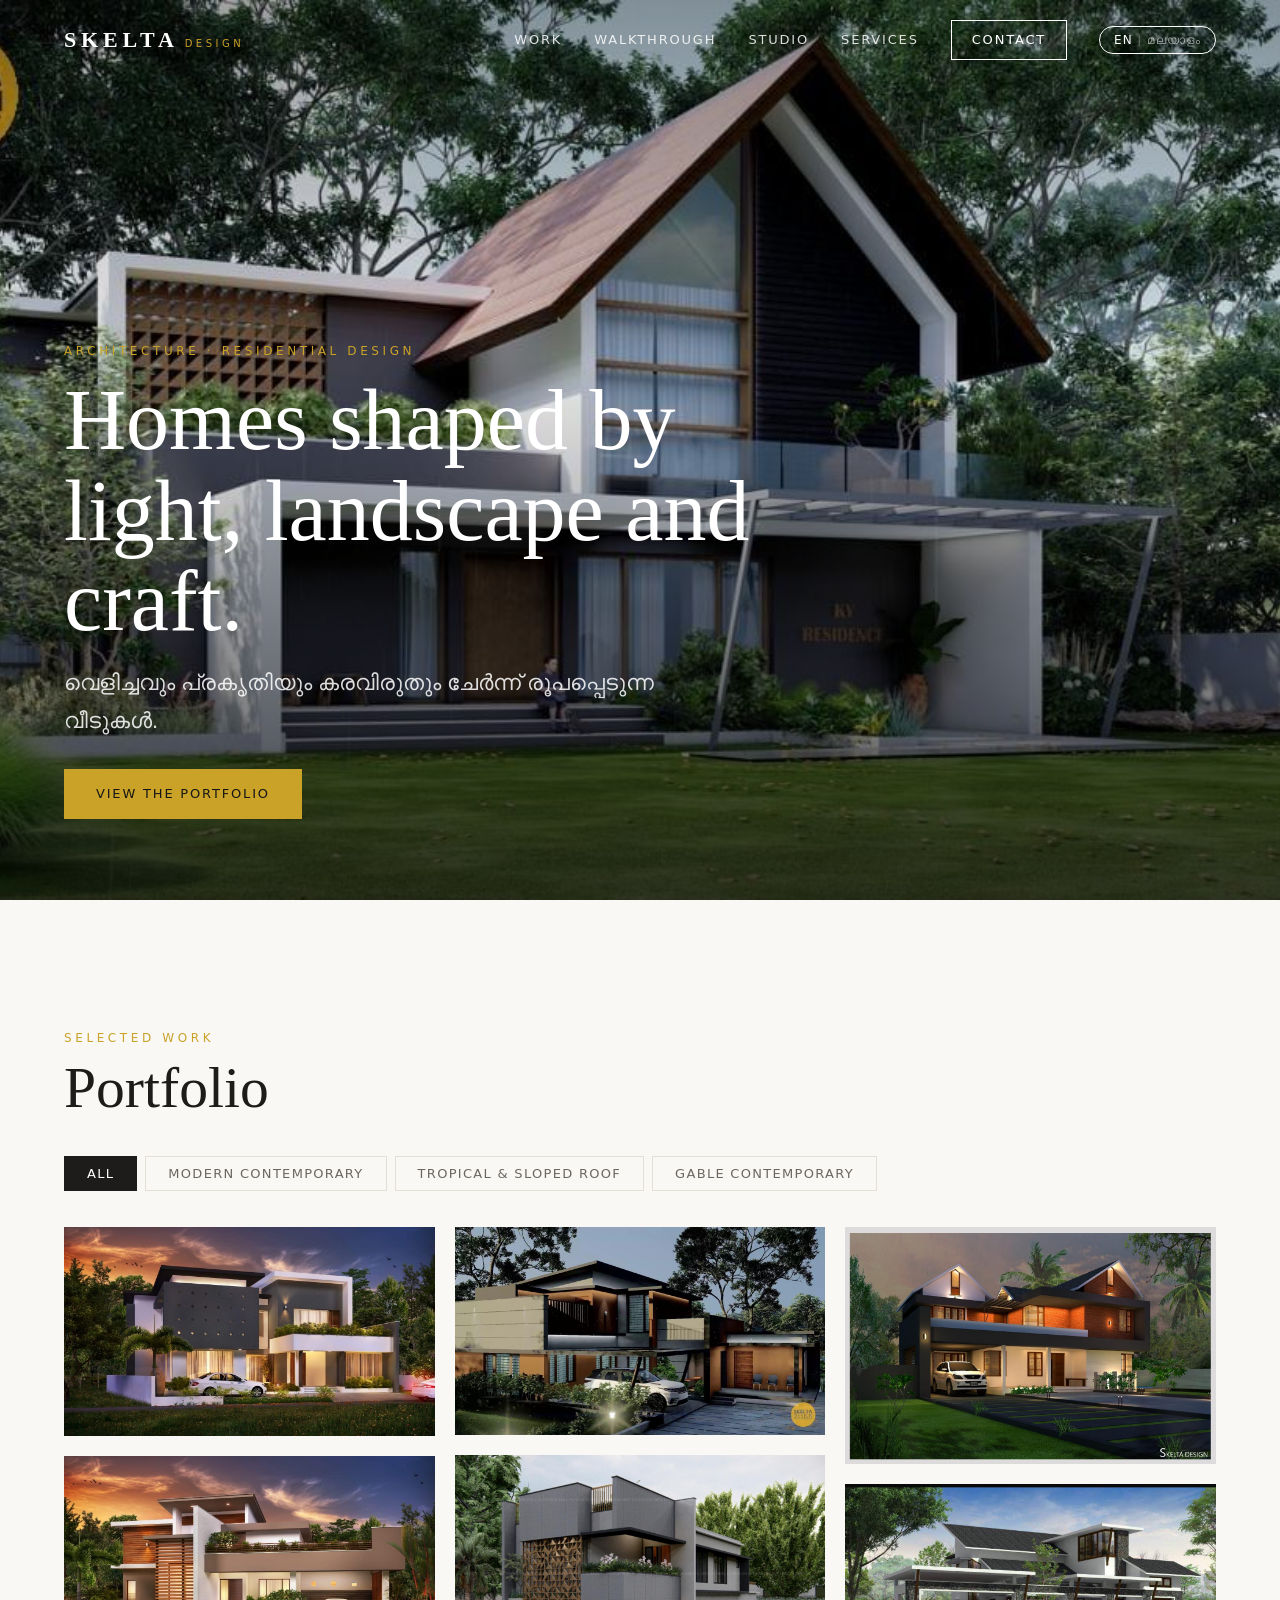
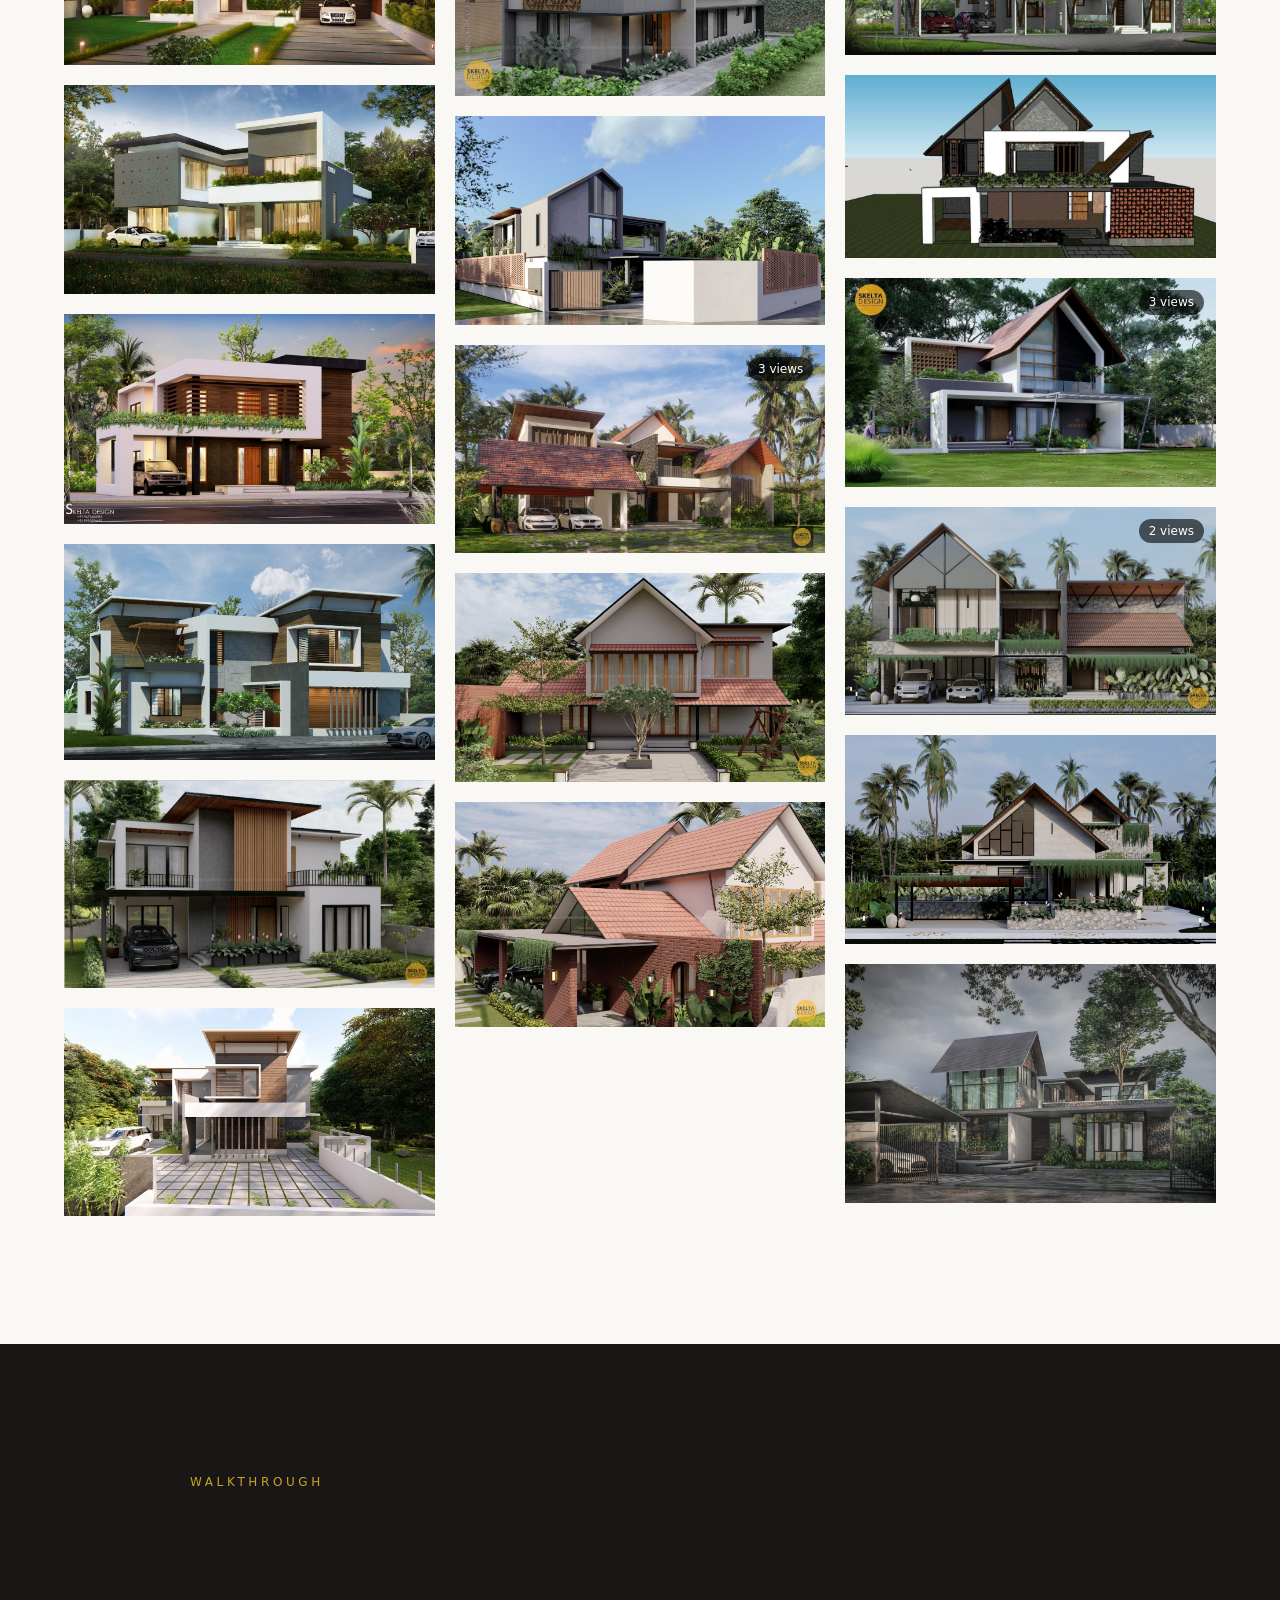
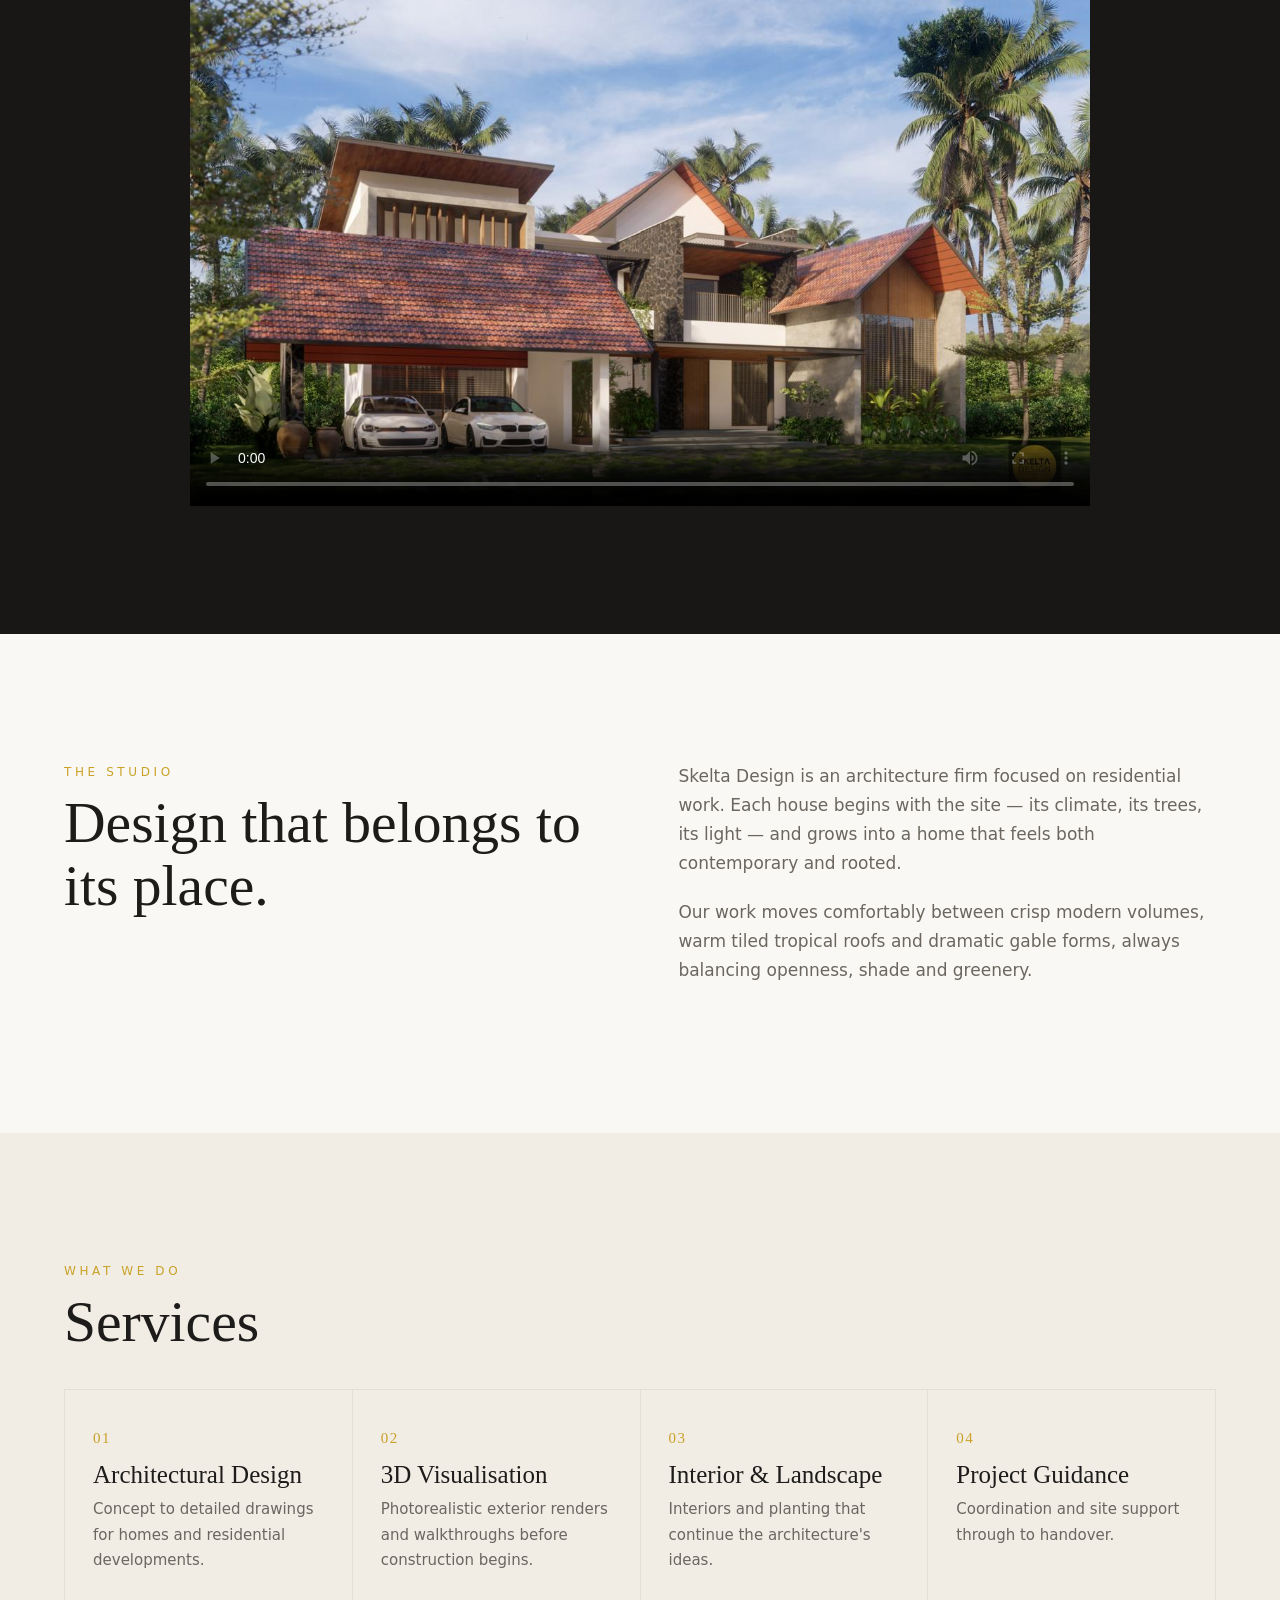
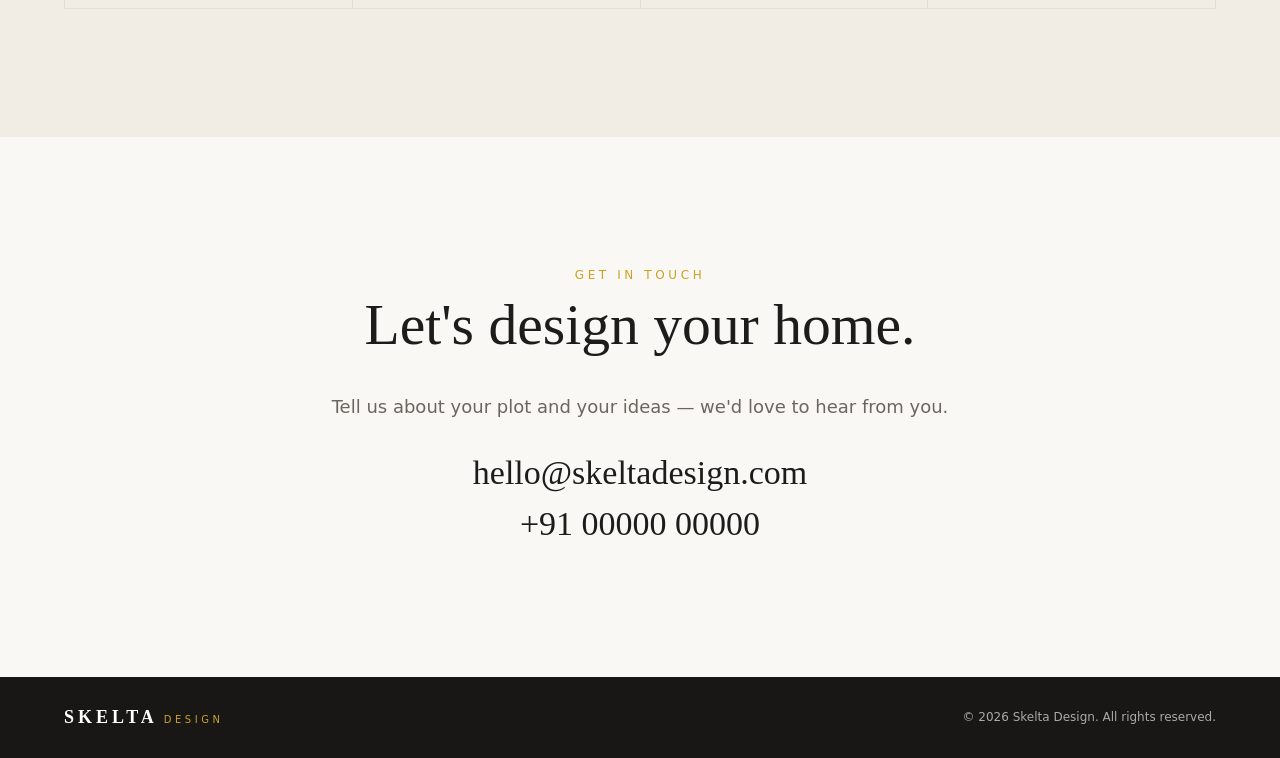
==== commit 5b933e0e: "Point custom domain skeltadesign.com at GitHub Pages Co-Authored-By: Claude Sonnet 5 <noreply@anthro" ====
--- a/index.html
+++ b/index.html
@@ -5,21 +5,21 @@
   <meta name="viewport" content="width=device-width, initial-scale=1">
   <title>Skelta Design — Architecture & Residential Design</title>
   <meta name="description" content="Skelta Design is an architecture firm creating contemporary, tropical and gable-inspired residences in Kerala.">
-  <link rel="canonical" href="https://hishamop.github.io/skeltadesign-website/">
+  <link rel="canonical" href="https://skeltadesign.com/">
 
   <!-- Open Graph / Twitter: controls how links look when shared on WhatsApp, Facebook, etc. -->
   <meta property="og:type" content="website">
   <meta property="og:site_name" content="Skelta Design">
   <meta property="og:title" content="Skelta Design — Architecture & Residential Design">
   <meta property="og:description" content="Contemporary, tropical and gable-inspired residences designed in Kerala.">
-  <meta property="og:url" content="https://hishamop.github.io/skeltadesign-website/">
-  <meta property="og:image" content="https://hishamop.github.io/skeltadesign-website/assets/images/gable-contemporary/residence-q-1.jpg">
+  <meta property="og:url" content="https://skeltadesign.com/">
+  <meta property="og:image" content="https://skeltadesign.com/assets/images/gable-contemporary/residence-q-1.jpg">
   <meta property="og:image:width" content="1920">
   <meta property="og:image:height" content="1080">
   <meta name="twitter:card" content="summary_large_image">
   <meta name="twitter:title" content="Skelta Design — Architecture & Residential Design">
   <meta name="twitter:description" content="Contemporary, tropical and gable-inspired residences designed in Kerala.">
-  <meta name="twitter:image" content="https://hishamop.github.io/skeltadesign-website/assets/images/gable-contemporary/residence-q-1.jpg">
+  <meta name="twitter:image" content="https://skeltadesign.com/assets/images/gable-contemporary/residence-q-1.jpg">
 
   <link rel="icon" href="favicon.svg" type="image/svg+xml">
 
@@ -30,8 +30,8 @@
     "@type": "Architect",
     "name": "Skelta Design",
     "description": "Architecture firm creating contemporary, tropical and gable-inspired residences.",
-    "url": "https://hishamop.github.io/skeltadesign-website/",
-    "image": "https://hishamop.github.io/skeltadesign-website/assets/images/gable-contemporary/residence-q-1.jpg",
+    "url": "https://skeltadesign.com/",
+    "image": "https://skeltadesign.com/assets/images/gable-contemporary/residence-q-1.jpg",
     "email": "hello@skeltadesign.com",
     "telephone": "+910000000000",
     "areaServed": "Kerala, India",
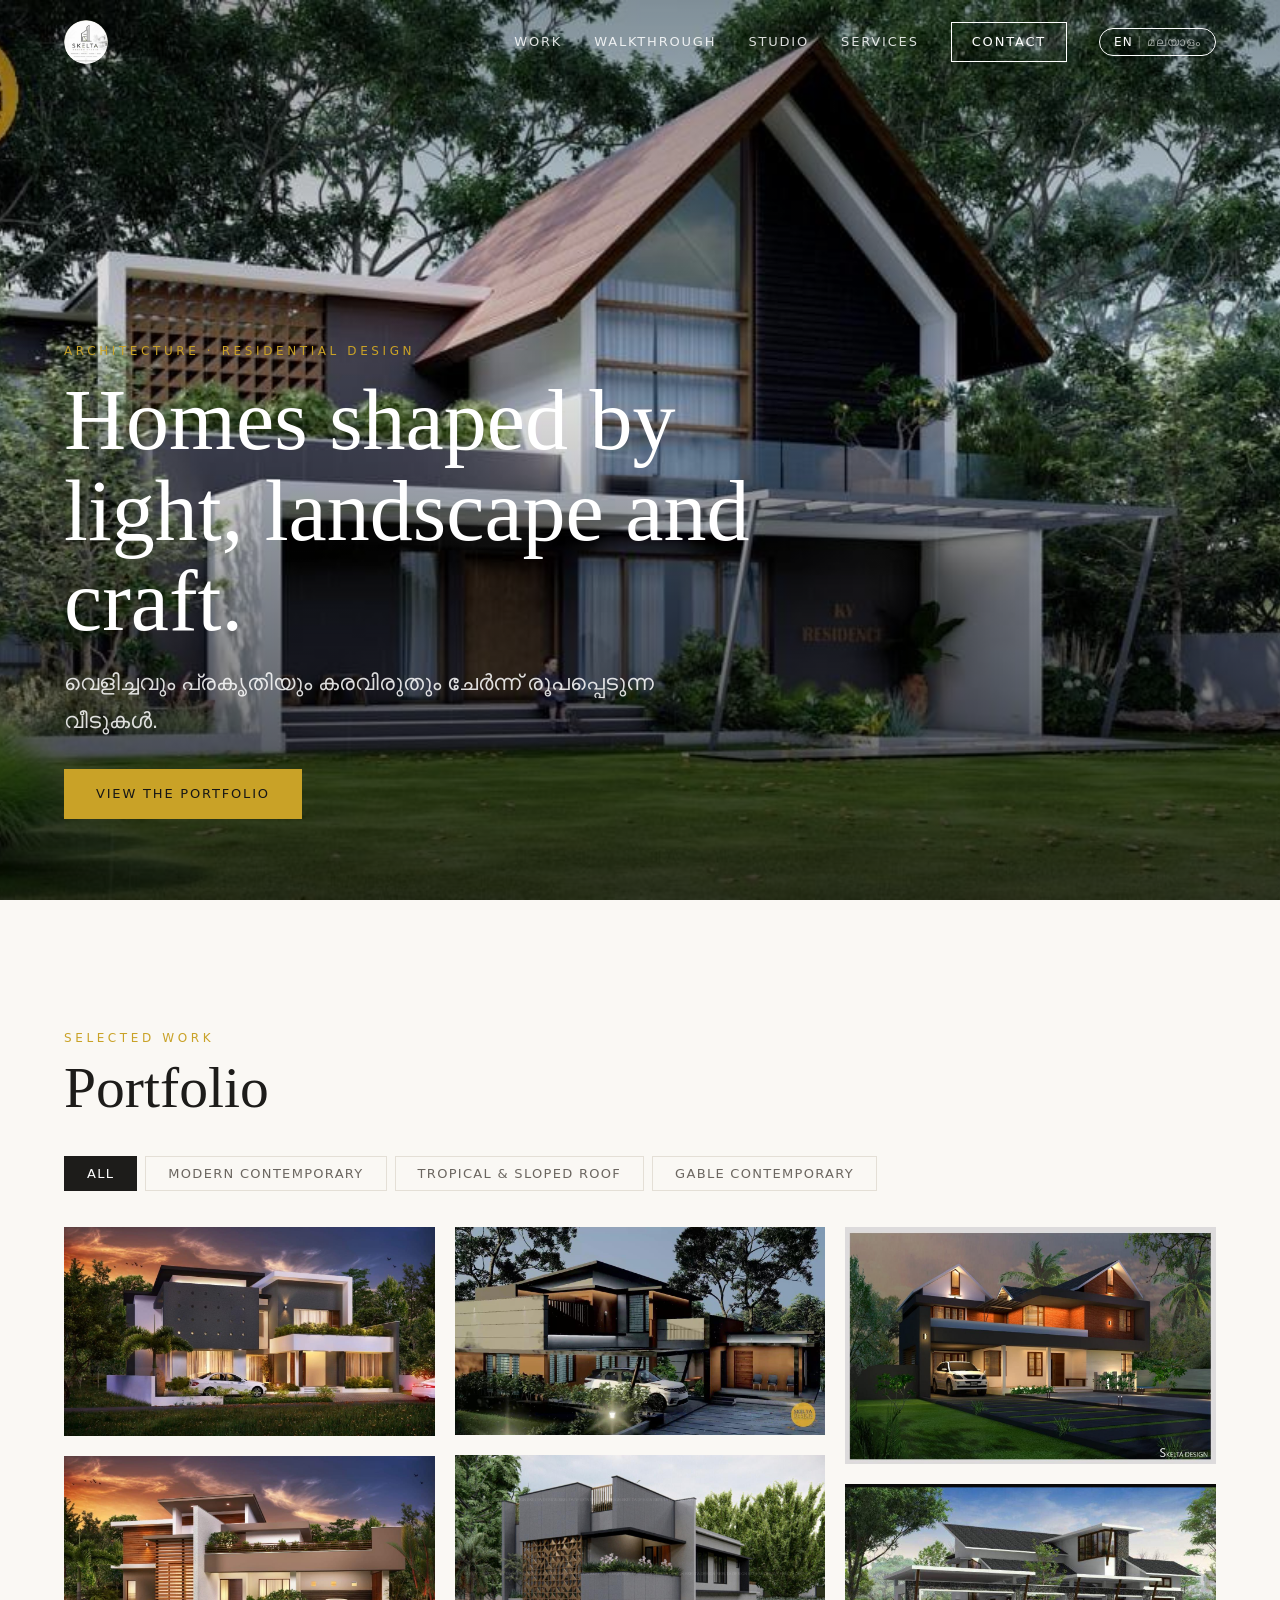
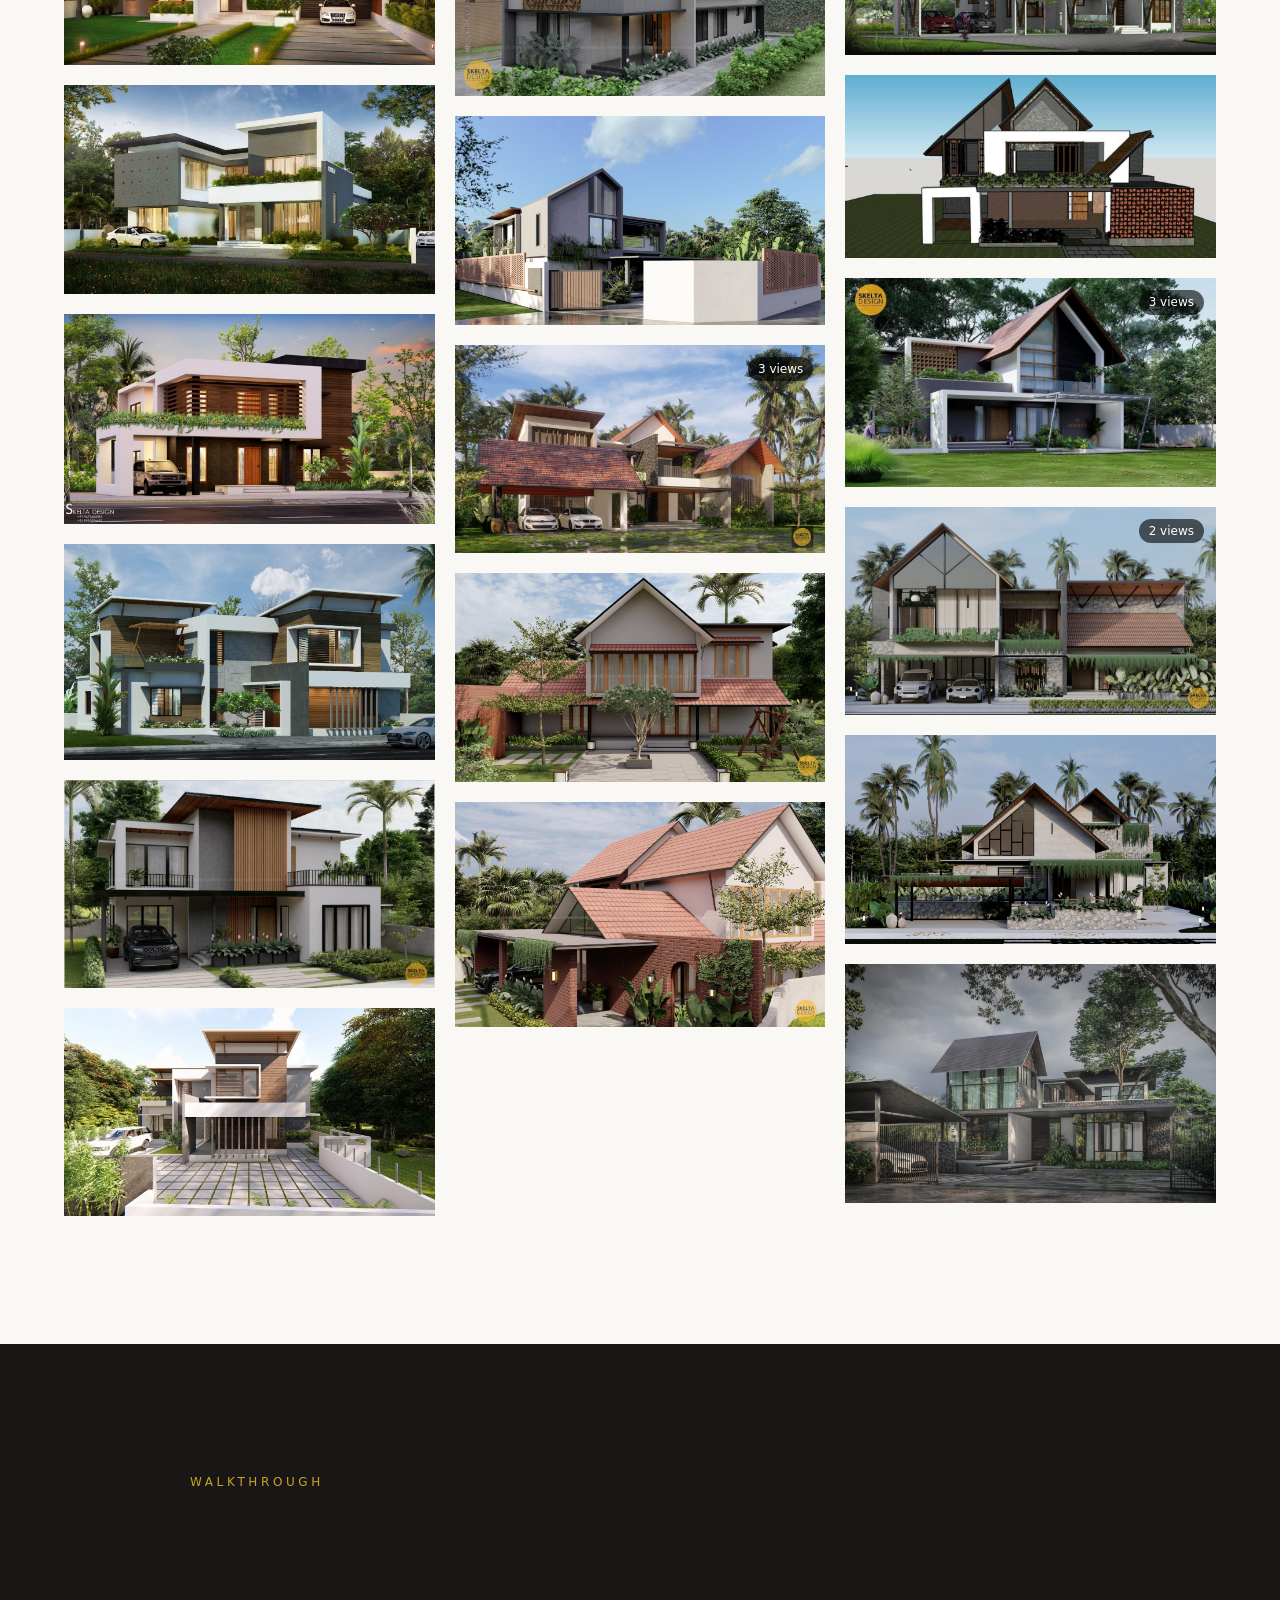
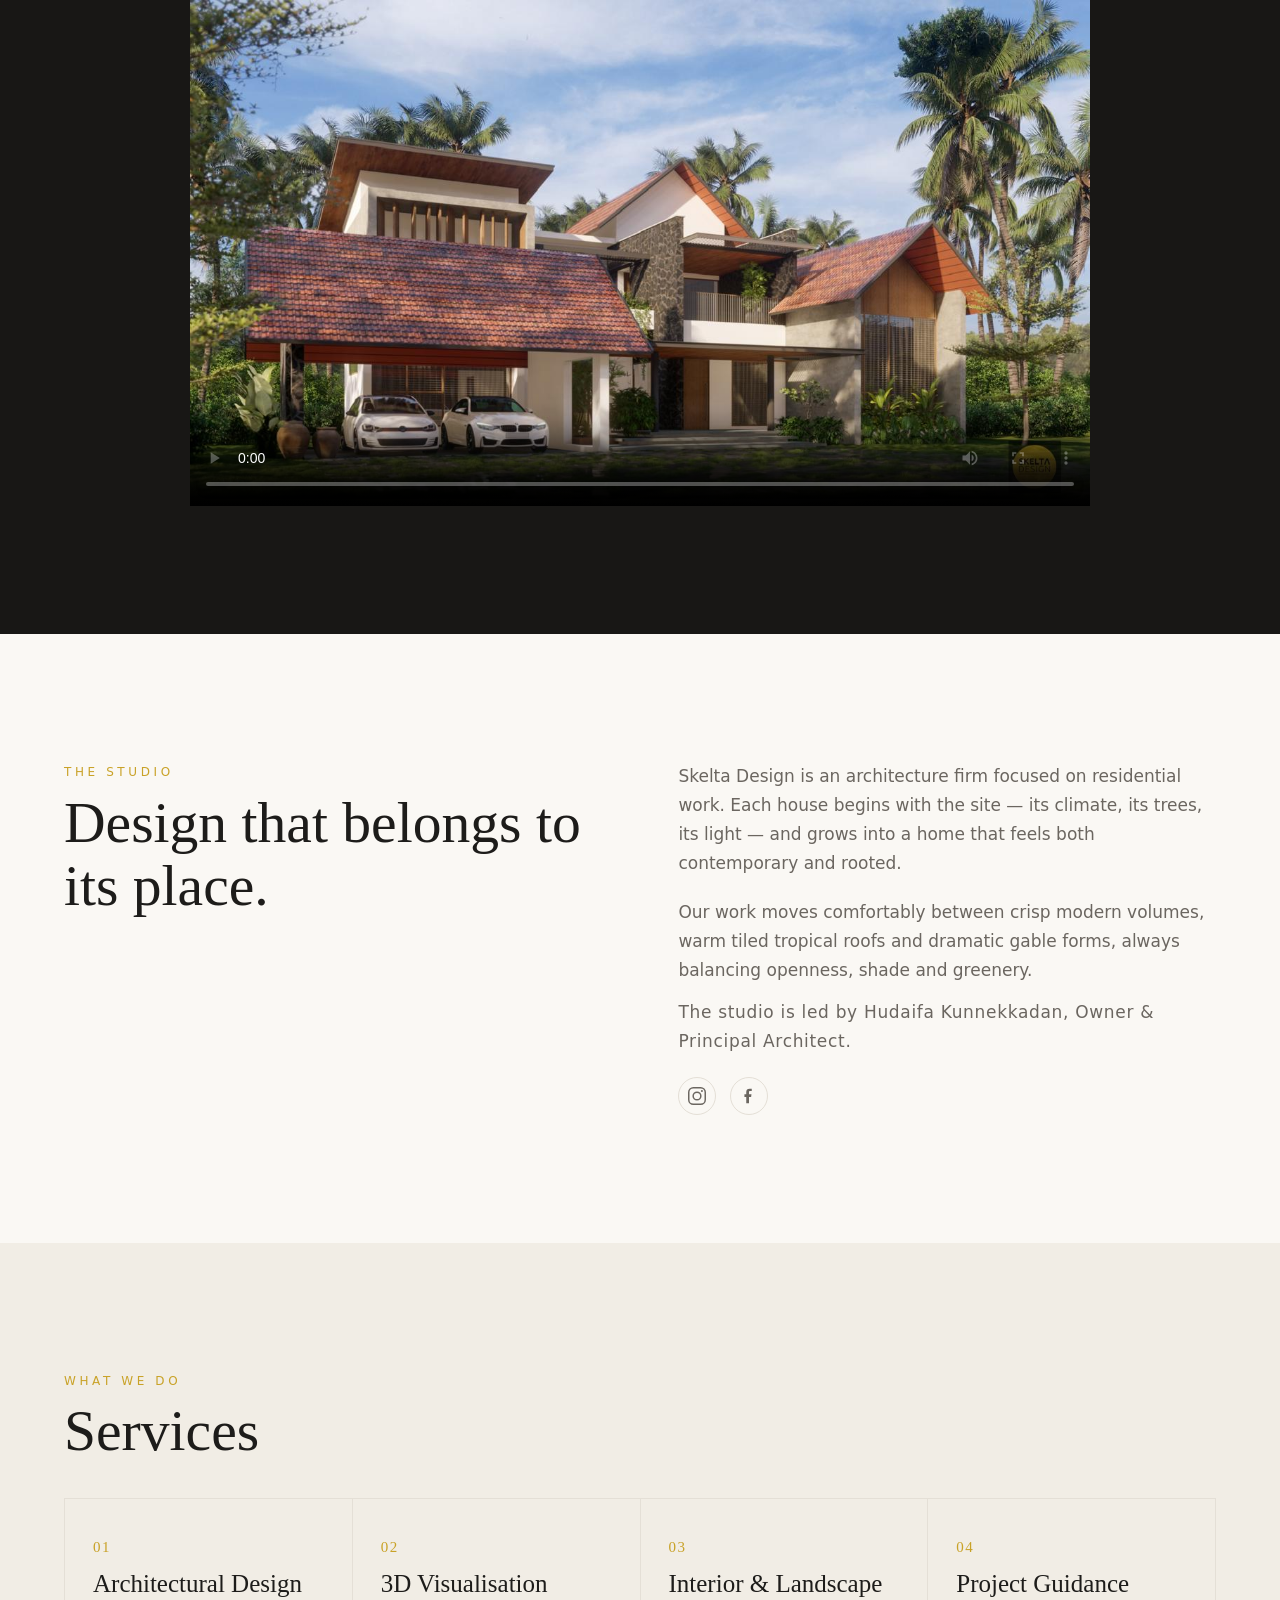
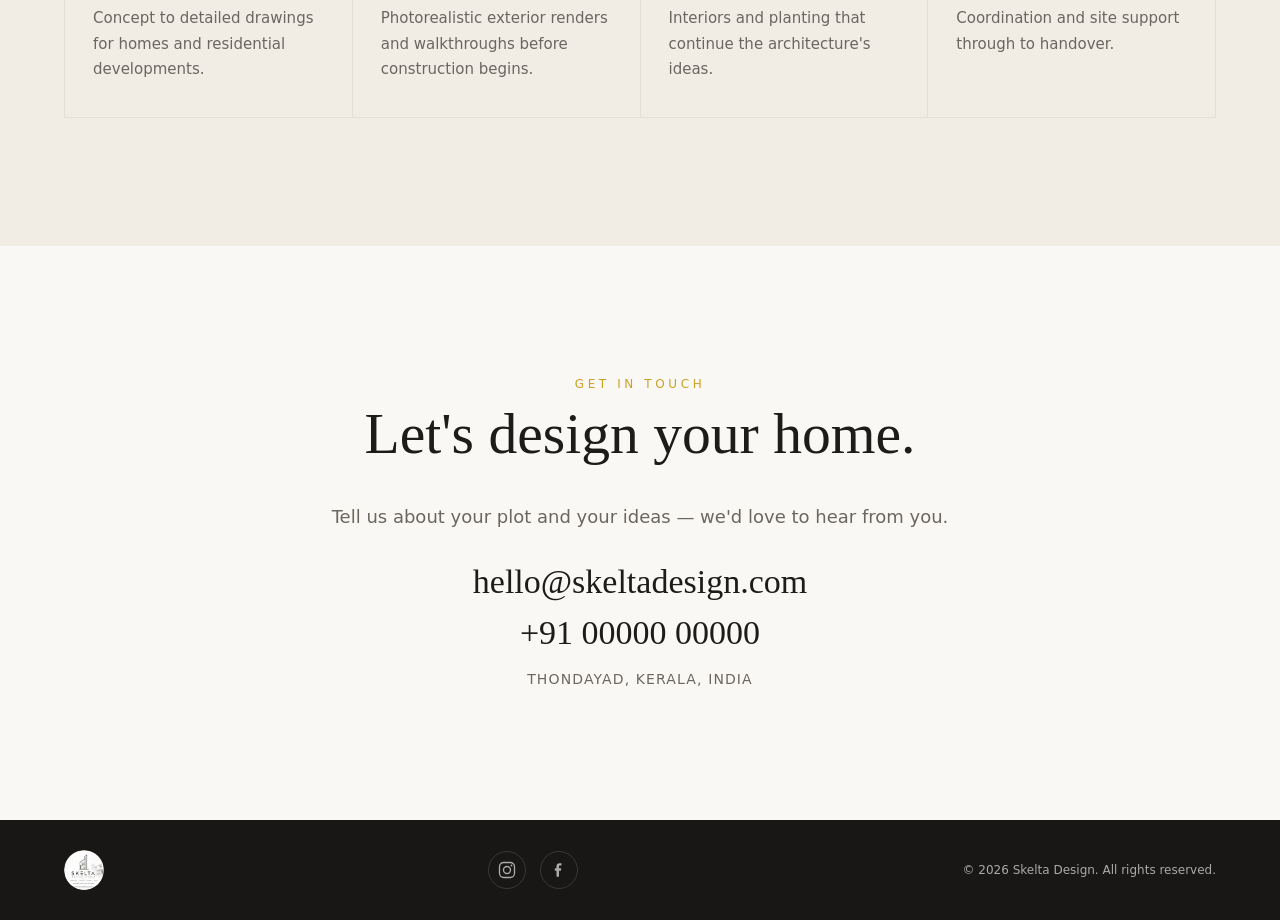
==== commit ae5e694d: "Add social links, owner credit, Thondayad location, and real logo/favicon from Facebook page Co-Auth" ====
--- a/index.html
+++ b/index.html
@@ -21,7 +21,10 @@
   <meta name="twitter:description" content="Contemporary, tropical and gable-inspired residences designed in Kerala.">
   <meta name="twitter:image" content="https://skeltadesign.com/assets/images/gable-contemporary/residence-q-1.jpg">
 
-  <link rel="icon" href="favicon.svg" type="image/svg+xml">
+  <link rel="icon" href="assets/brand/favicon-32.png" sizes="32x32" type="image/png">
+  <link rel="icon" href="assets/brand/favicon-16.png" sizes="16x16" type="image/png">
+  <link rel="apple-touch-icon" href="assets/brand/apple-touch-icon.png">
+  <link rel="icon" href="assets/brand/icon-512.png" sizes="512x512" type="image/png">
 
   <!-- Structured data: tells Google this is a local architecture firm, for richer search results -->
   <script type="application/ld+json">
@@ -35,7 +38,22 @@
     "email": "hello@skeltadesign.com",
     "telephone": "+910000000000",
     "areaServed": "Kerala, India",
-    "knowsLanguage": ["en", "ml"]
+    "address": {
+      "@type": "PostalAddress",
+      "addressLocality": "Thondayad",
+      "addressRegion": "Kerala",
+      "addressCountry": "IN"
+    },
+    "knowsLanguage": ["en", "ml"],
+    "founder": {
+      "@type": "Person",
+      "name": "Hudaifa Kunnekkadan",
+      "jobTitle": "Owner & Principal Architect"
+    },
+    "sameAs": [
+      "https://www.instagram.com/skeltadesignstudio/",
+      "https://www.facebook.com/skelta.ds/"
+    ]
   }
   </script>
   <!-- TODO: update email/telephone in this schema once real contact details are confirmed -->
@@ -47,7 +65,7 @@
 </head>
 <body>
   <header class="nav" id="nav">
-    <a href="#top" class="logo">SKELTA<span>DESIGN</span></a>
+    <a href="#top" class="logo"><img src="assets/brand/logo.png" alt="Skelta Design Studio" width="44" height="44"></a>
     <button class="menu-btn" id="menuBtn" aria-label="Menu" aria-expanded="false"><i></i><i></i></button>
     <nav id="menu">
       <a href="#work">Work</a>
@@ -99,6 +117,15 @@
         <div class="prose">
           <p data-i18n="studio.p1">Skelta Design is an architecture firm focused on residential work. Each house begins with the site — its climate, its trees, its light — and grows into a home that feels both contemporary and rooted.</p>
           <p data-i18n="studio.p2">Our work moves comfortably between crisp modern volumes, warm tiled tropical roofs and dramatic gable forms, always balancing openness, shade and greenery.</p>
+          <p class="founder" data-i18n="studio.p3">The studio is led by Hudaifa Kunnekkadan, Owner & Principal Architect.</p>
+          <div class="social">
+            <a href="https://www.instagram.com/skeltadesignstudio/" target="_blank" rel="noopener noreferrer" aria-label="Skelta Design on Instagram">
+              <svg viewBox="0 0 24 24" width="22" height="22" fill="none" stroke="currentColor" stroke-width="1.6"><rect x="3" y="3" width="18" height="18" rx="5"/><circle cx="12" cy="12" r="4.2"/><circle cx="17.4" cy="6.6" r="1.1" fill="currentColor" stroke="none"/></svg>
+            </a>
+            <a href="https://www.facebook.com/skelta.ds/" target="_blank" rel="noopener noreferrer" aria-label="Skelta Design on Facebook">
+              <svg viewBox="0 0 24 24" width="22" height="22" fill="currentColor"><path d="M15 4h-2.2C10.1 4 9 5.3 9 7.6V10H7v3h2v7h3v-7h2.3l.4-3H12V7.9c0-.8.3-1.3 1.3-1.3H15z"/></svg>
+            </a>
+          </div>
         </div>
       </div>
     </section>
@@ -126,12 +153,21 @@
           <a href="mailto:hello@skeltadesign.com">hello@skeltadesign.com</a><br>
           <a href="tel:+910000000000">+91 00000 00000</a>
         </p>
+        <p class="location">Thondayad, Kerala, India</p>
       </div>
     </section>
   </main>
 
   <footer>
-    <a href="#top" class="logo">SKELTA<span>DESIGN</span></a>
+    <a href="#top" class="logo"><img src="assets/brand/logo.png" alt="Skelta Design Studio" width="40" height="40"></a>
+    <div class="social footer-social">
+      <a href="https://www.instagram.com/skeltadesignstudio/" target="_blank" rel="noopener noreferrer" aria-label="Skelta Design on Instagram">
+        <svg viewBox="0 0 24 24" width="20" height="20" fill="none" stroke="currentColor" stroke-width="1.6"><rect x="3" y="3" width="18" height="18" rx="5"/><circle cx="12" cy="12" r="4.2"/><circle cx="17.4" cy="6.6" r="1.1" fill="currentColor" stroke="none"/></svg>
+      </a>
+      <a href="https://www.facebook.com/skelta.ds/" target="_blank" rel="noopener noreferrer" aria-label="Skelta Design on Facebook">
+        <svg viewBox="0 0 24 24" width="20" height="20" fill="currentColor"><path d="M15 4h-2.2C10.1 4 9 5.3 9 7.6V10H7v3h2v7h3v-7h2.3l.4-3H12V7.9c0-.8.3-1.3 1.3-1.3H15z"/></svg>
+      </a>
+    </div>
     <small>© <span id="year"></span> <span>Skelta Design. All rights reserved.</span></small>
   </footer>
 
--- a/css/style.css
+++ b/css/style.css
@@ -13,8 +13,6 @@
 /* nav */
 .nav{position:fixed;inset:0 0 auto 0;z-index:50;display:flex;justify-content:space-between;align-items:center;padding:20px 5vw;color:#fff;transition:background .3s,color .3s,padding .3s}
 .nav.solid{background:rgba(250,248,244,.94);backdrop-filter:blur(8px);color:var(--ink);padding:12px 5vw;box-shadow:0 1px 0 var(--line)}
-.logo{font:600 22px var(--serif);letter-spacing:.22em}
-.logo span{font:400 10px var(--sans);letter-spacing:.35em;margin-left:.6em;color:var(--accent)}
 nav{display:flex;gap:32px;align-items:center;font-size:13px;letter-spacing:.14em;text-transform:uppercase}
 nav a{opacity:.85;transition:opacity .2s}nav a:hover{opacity:1}
 nav .cta{border:1px solid currentColor;padding:8px 20px;opacity:1}
@@ -74,7 +72,7 @@
 .contact-lines{font:500 clamp(22px,3vw,34px)/1.5 var(--serif)}
 .contact-lines a:hover{color:var(--accent)}
 footer{display:flex;justify-content:space-between;align-items:center;flex-wrap:wrap;gap:12px;padding:30px 5vw;background:var(--dark);color:#aaa}
-footer .logo{color:#fff;font-size:18px}footer small{font-size:12px}
+footer small{font-size:12px}
 
 /* lightbox */
 .lightbox{position:fixed;inset:0;z-index:100;background:rgba(12,12,11,.95);display:flex;align-items:center;justify-content:center;padding:4vw}
@@ -124,3 +122,24 @@
 /* nav, footer and primary links always stay English */
 html[lang=ml] .nav,html[lang=ml] footer,html[lang=ml] .btn{font-family:'Inter',system-ui,sans-serif}
 html[lang=ml] .logo{font-family:'Cormorant Garamond',Georgia,serif}
+
+/* brand logo image (replaces text wordmark) */
+.logo{display:inline-flex;align-items:center}
+.logo img{display:block;border-radius:50%;width:44px;height:44px}
+footer .logo img{width:40px;height:40px}
+.nav.solid .logo img{width:38px;height:38px;transition:width .3s,height .3s}
+
+/* founder credit line */
+.founder{font-size:14px;letter-spacing:.04em;color:var(--ink);margin-top:-.4em}
+.founder b{color:var(--accent)}
+
+/* social icon links (studio section + footer) */
+.social{display:flex;gap:14px;margin-top:18px}
+.social a{color:var(--muted);display:inline-flex;width:38px;height:38px;align-items:center;justify-content:center;border:1px solid var(--line);border-radius:50%;transition:.25s}
+.social a:hover{color:#fff;background:var(--accent);border-color:var(--accent)}
+.footer-social{margin-top:0}
+.footer-social a{color:#aaa;border-color:#3a3836}
+.footer-social a:hover{color:#161616;background:var(--accent);border-color:var(--accent)}
+
+/* contact location line */
+.location{margin-top:10px;color:var(--muted);font-size:14px;letter-spacing:.08em;text-transform:uppercase}
